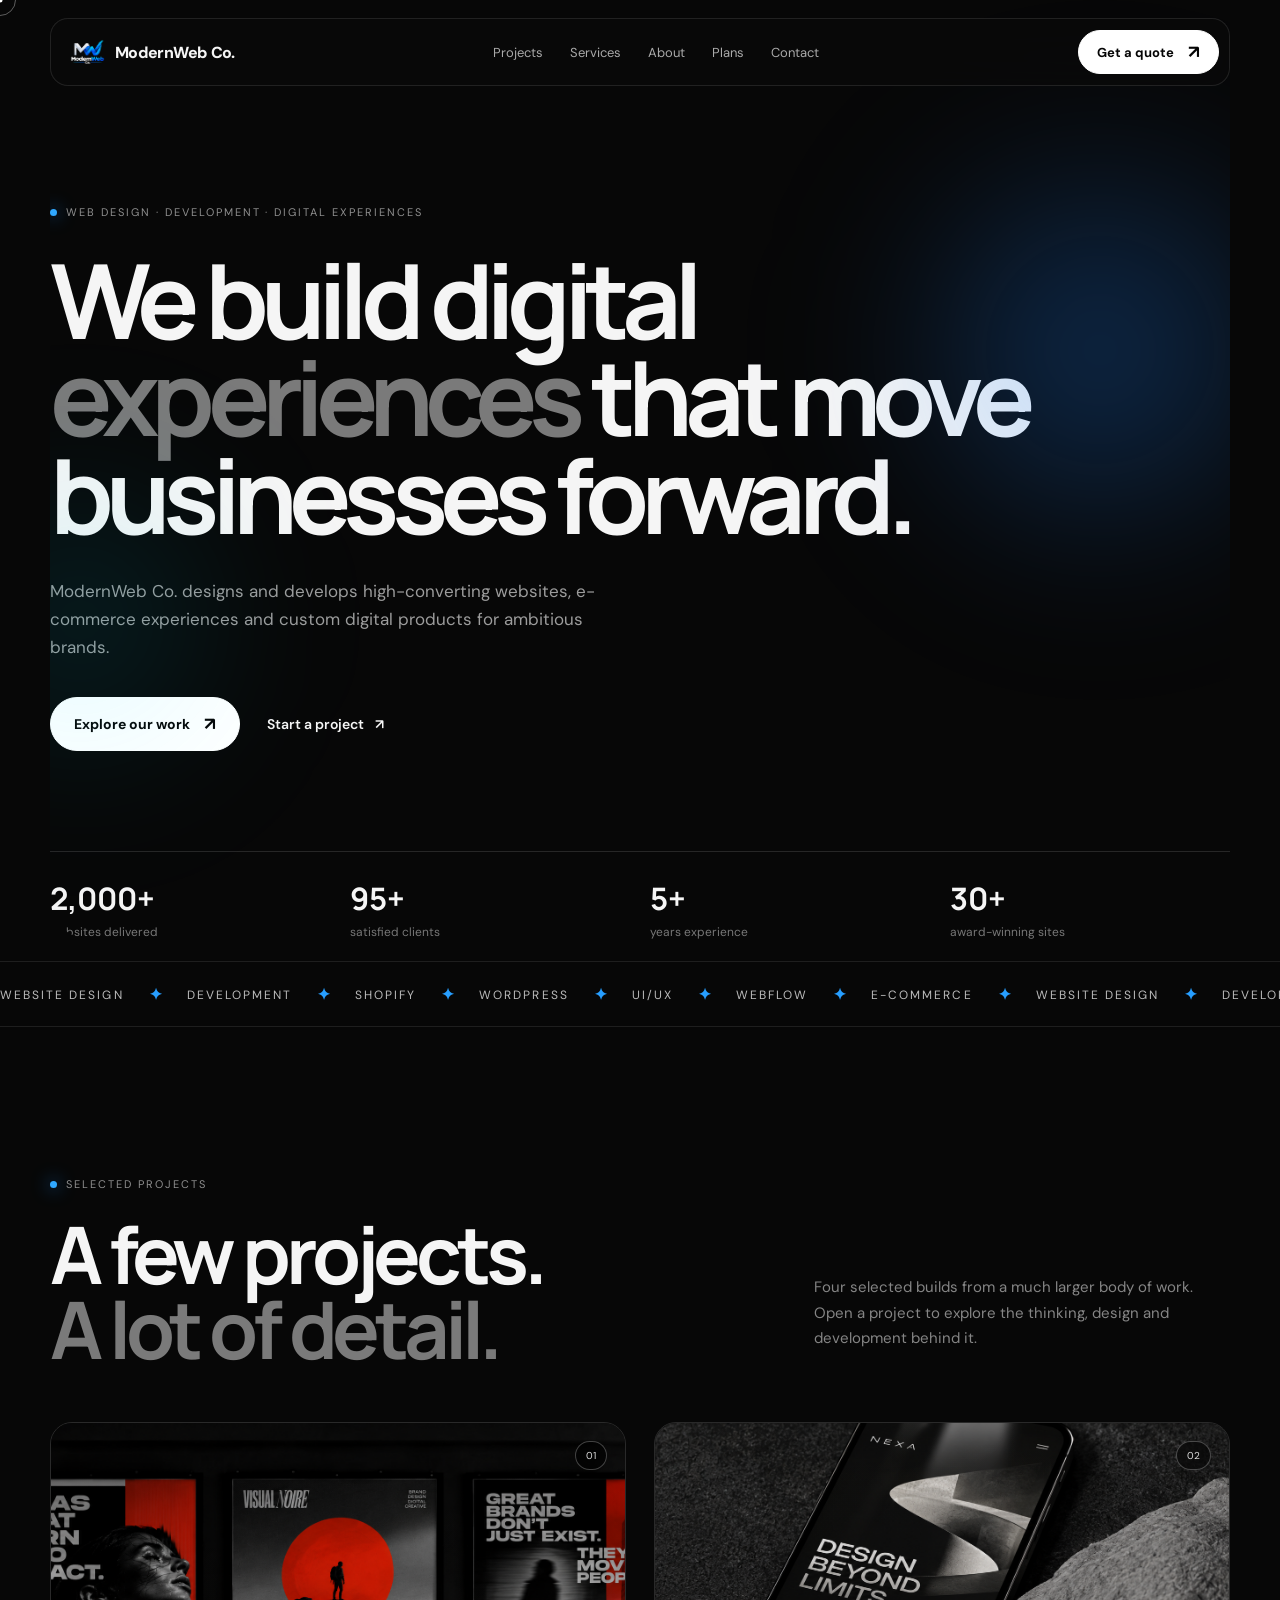
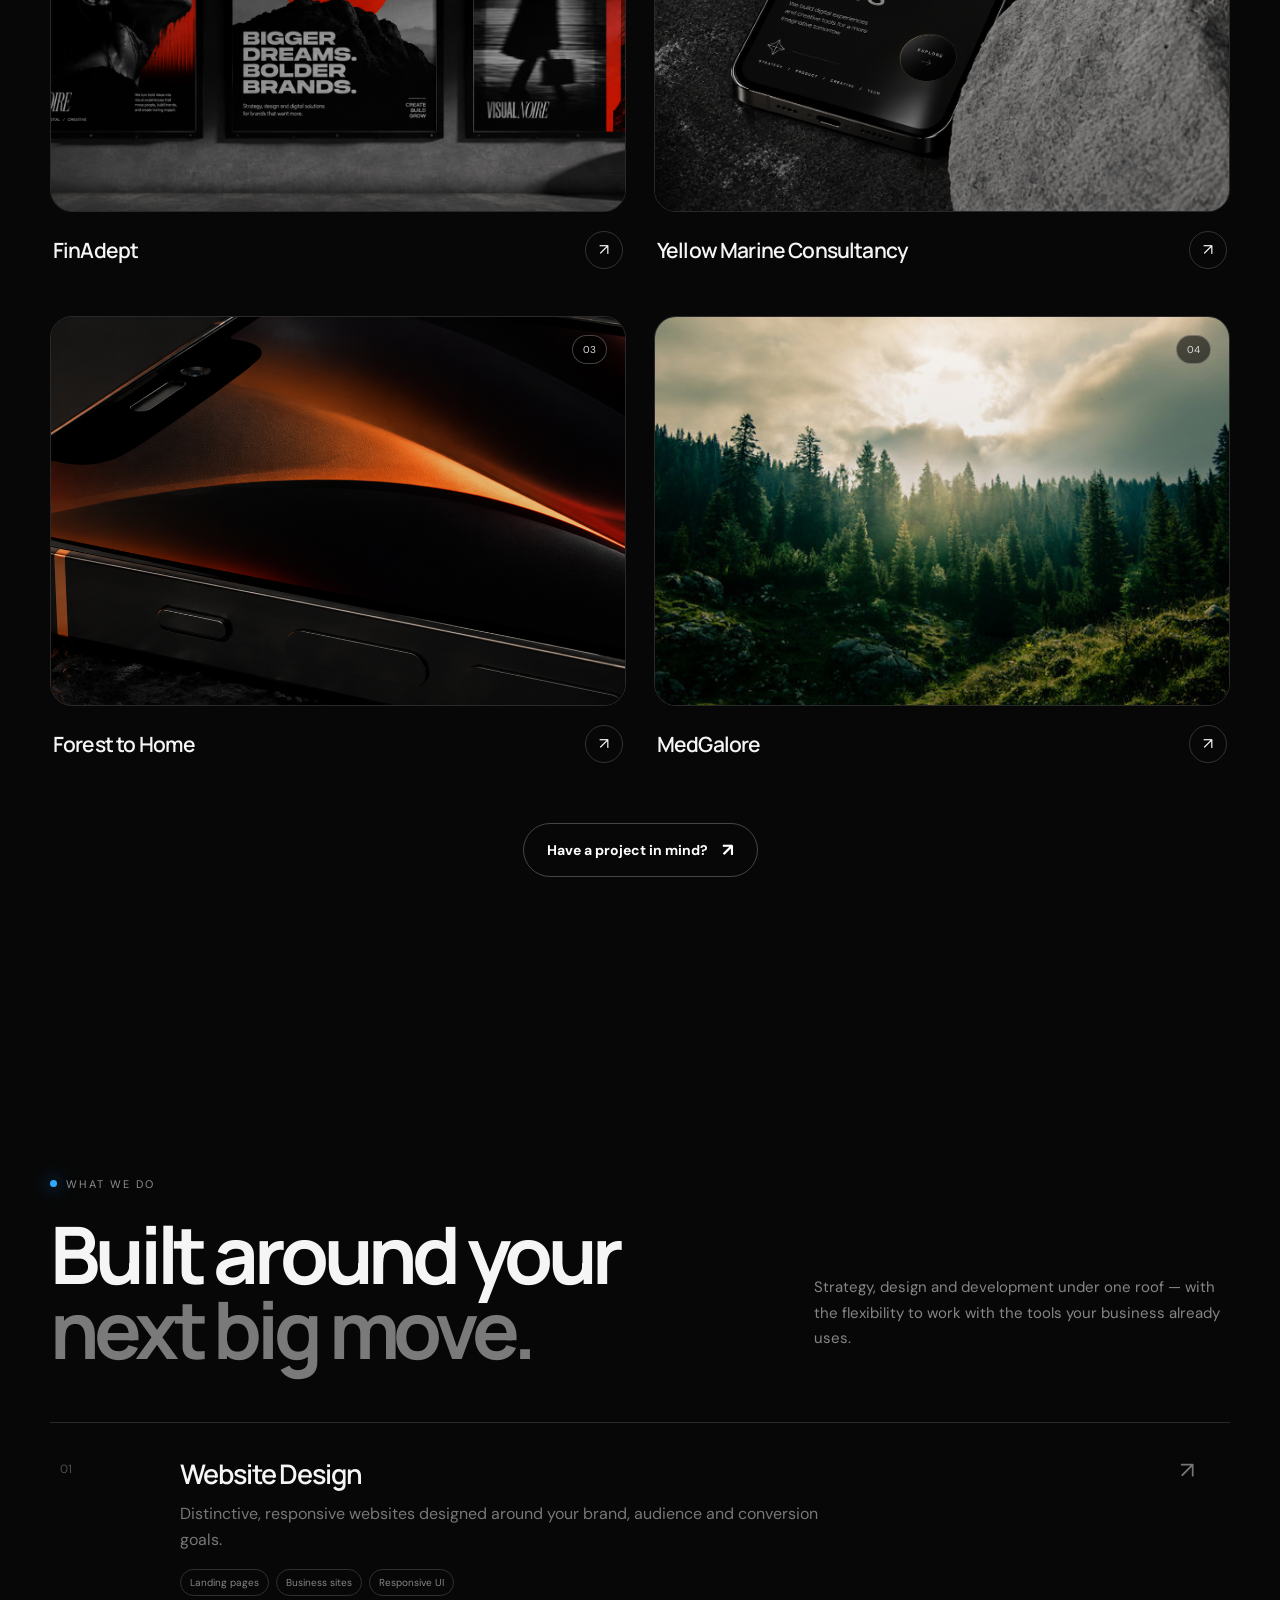
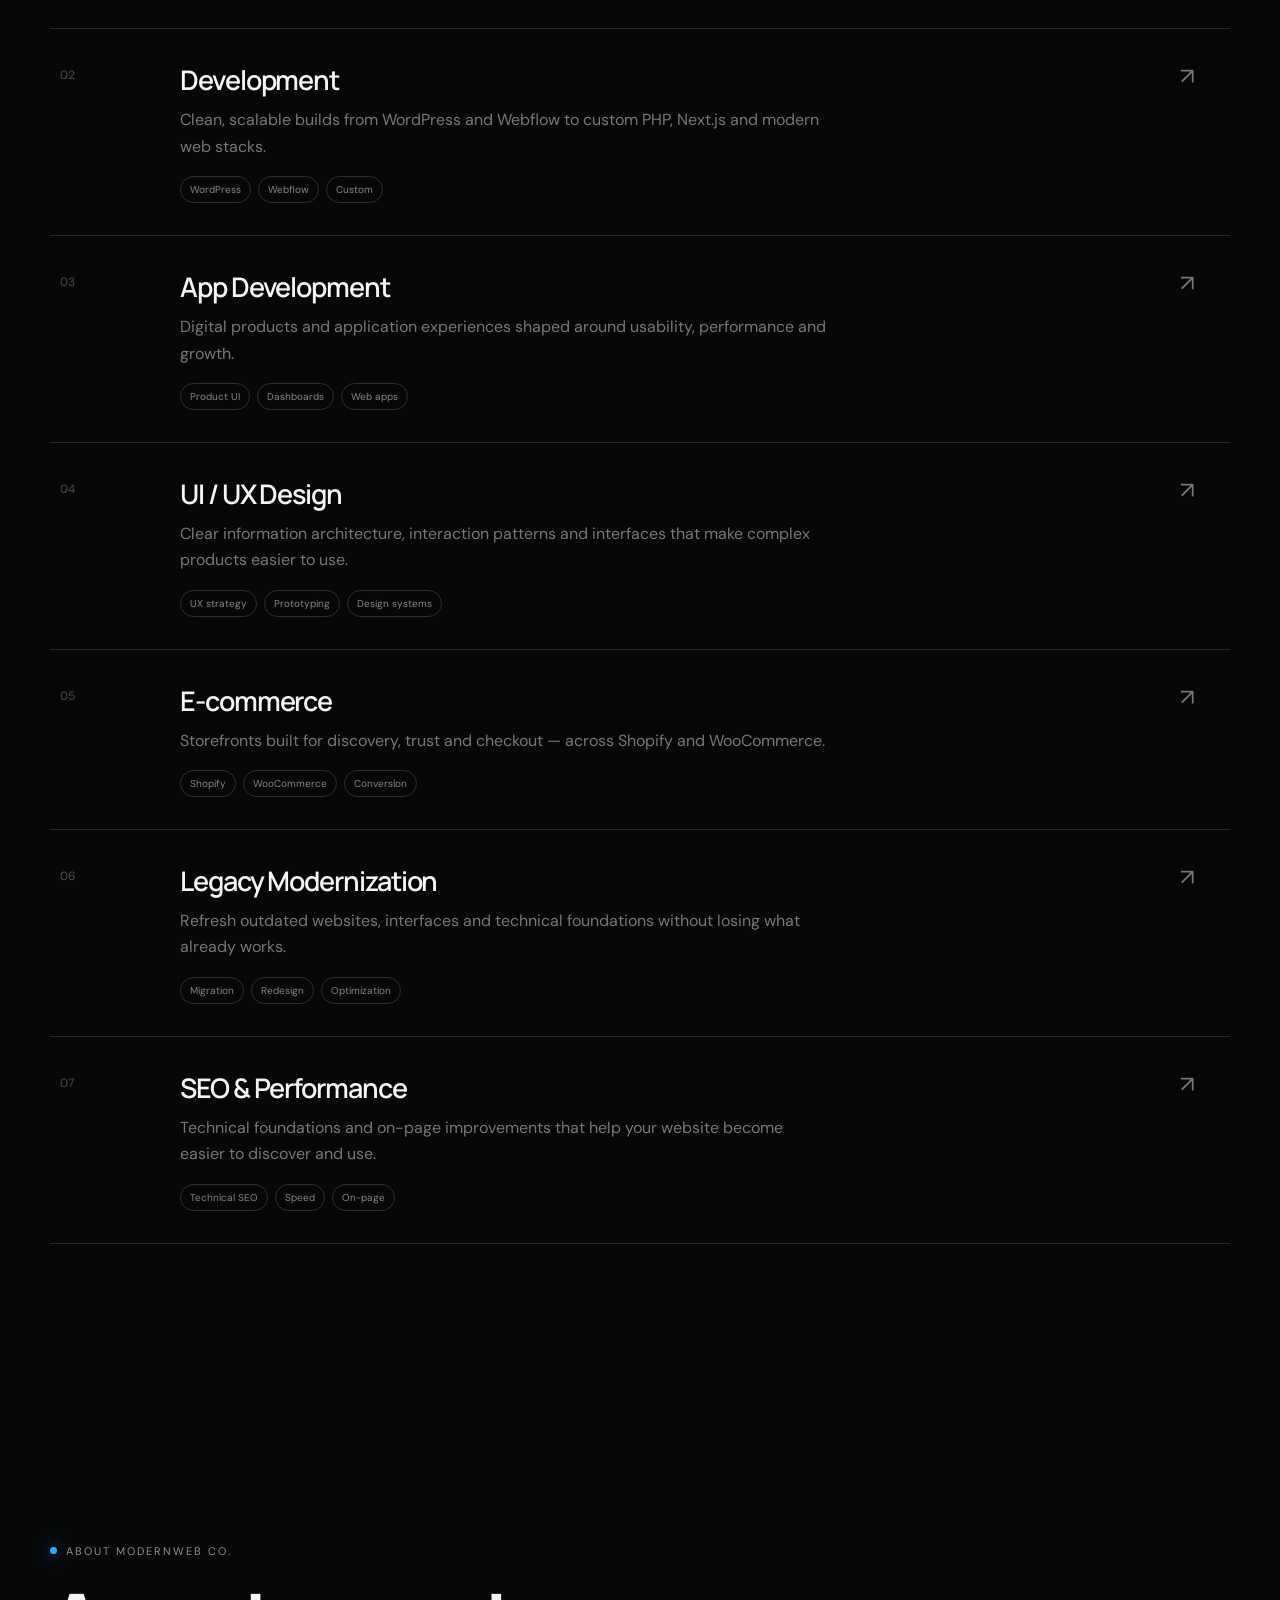
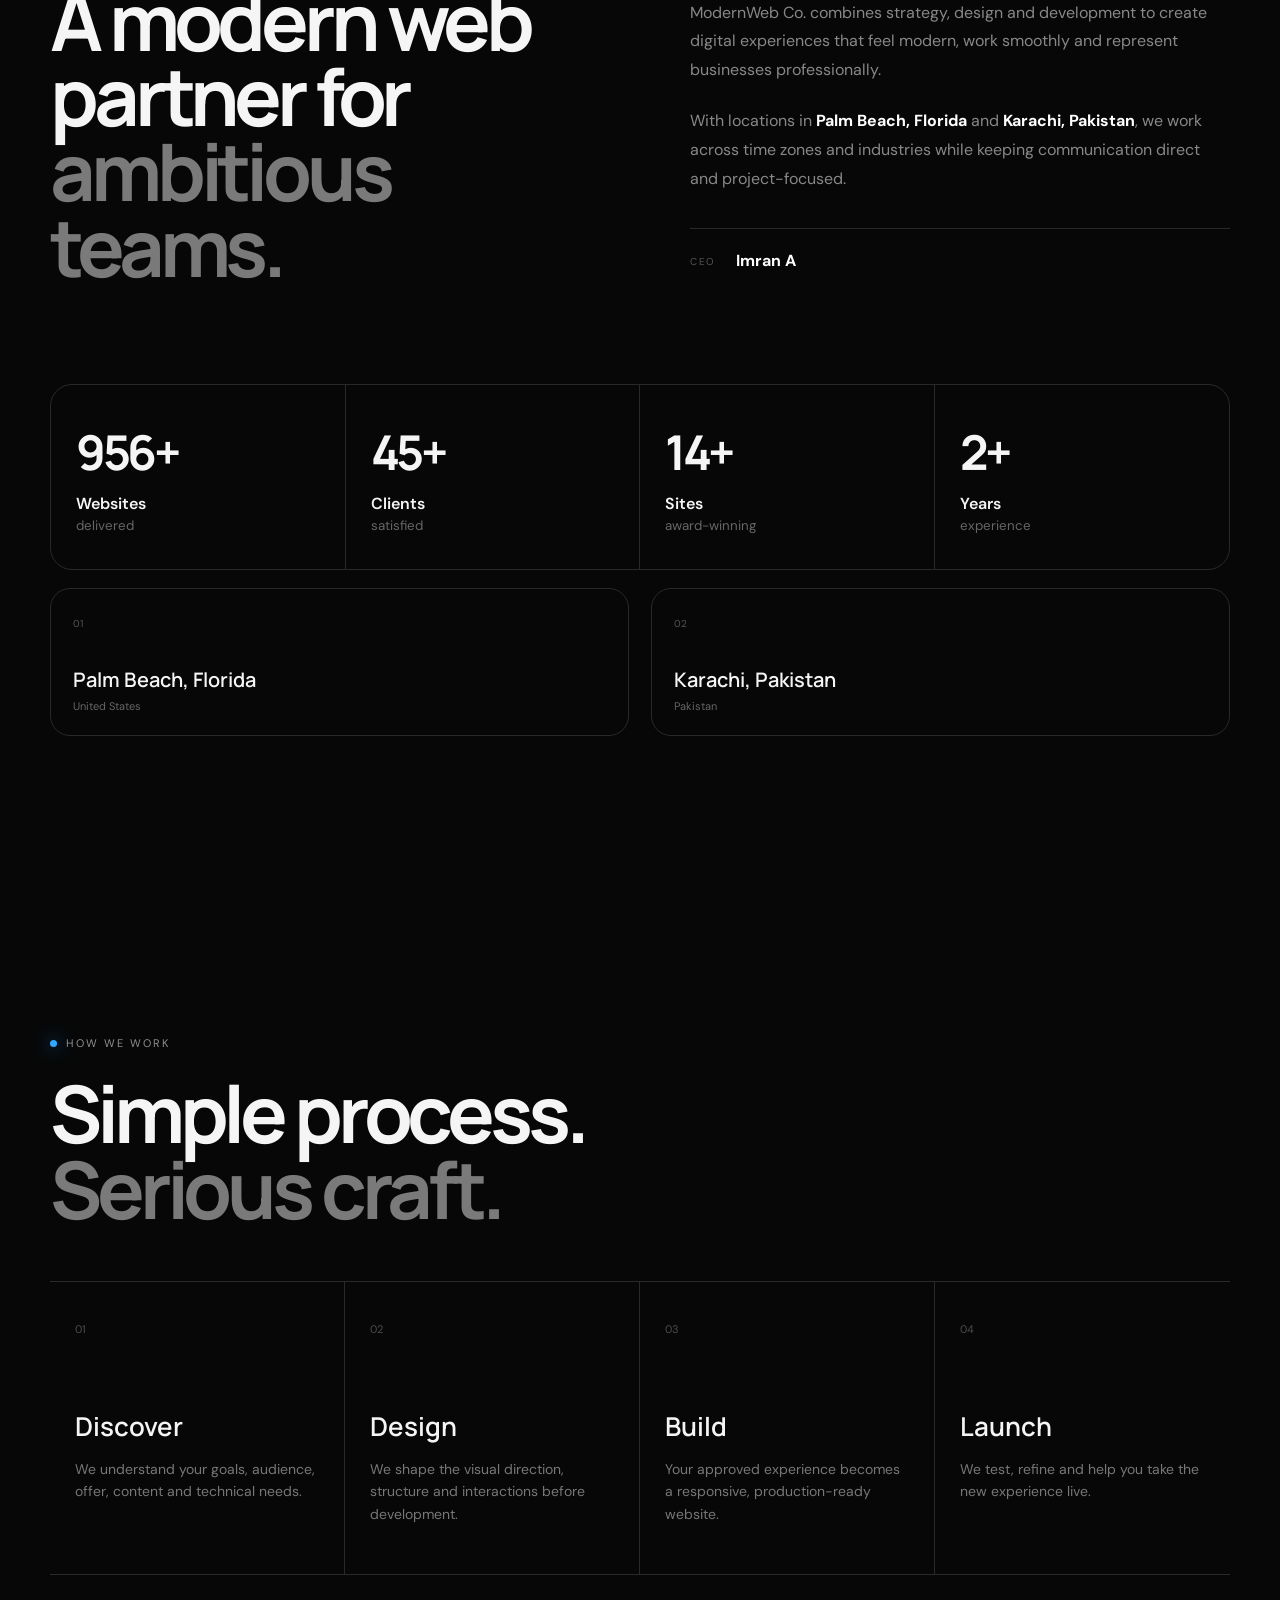
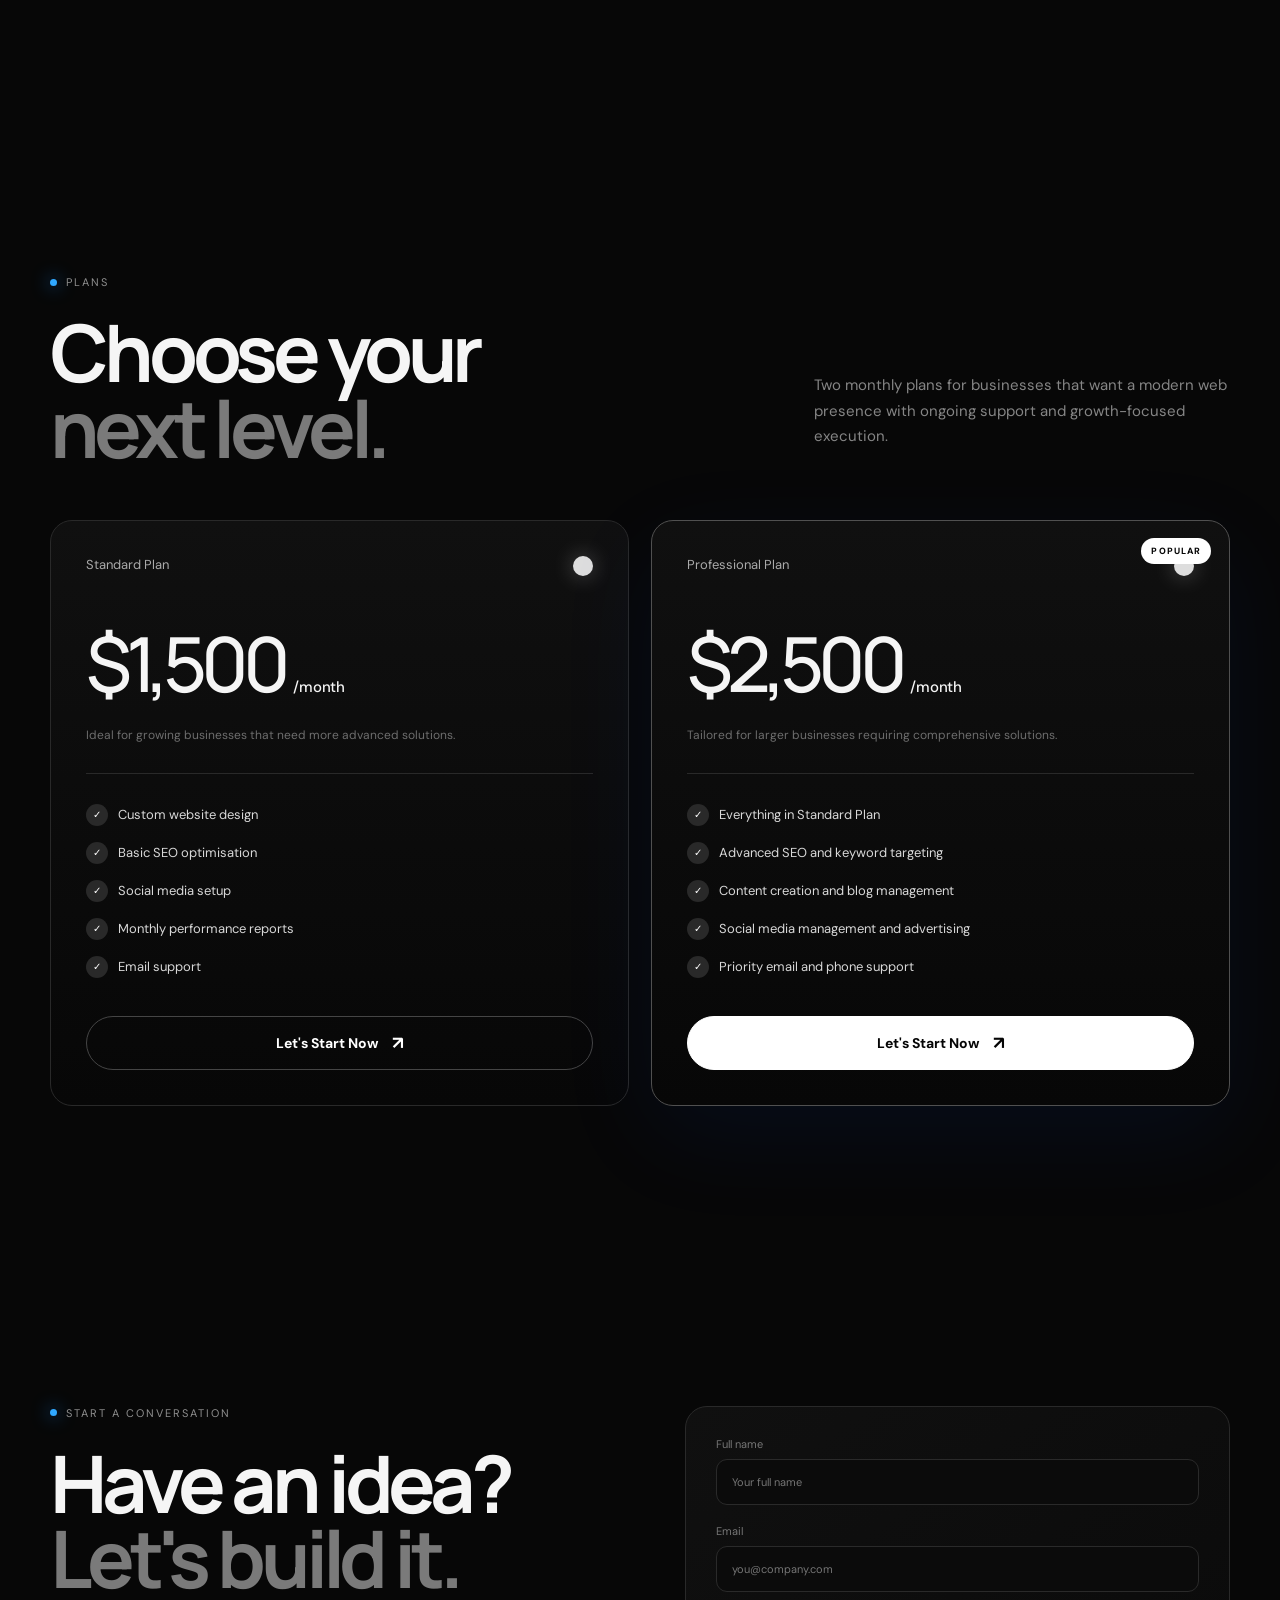
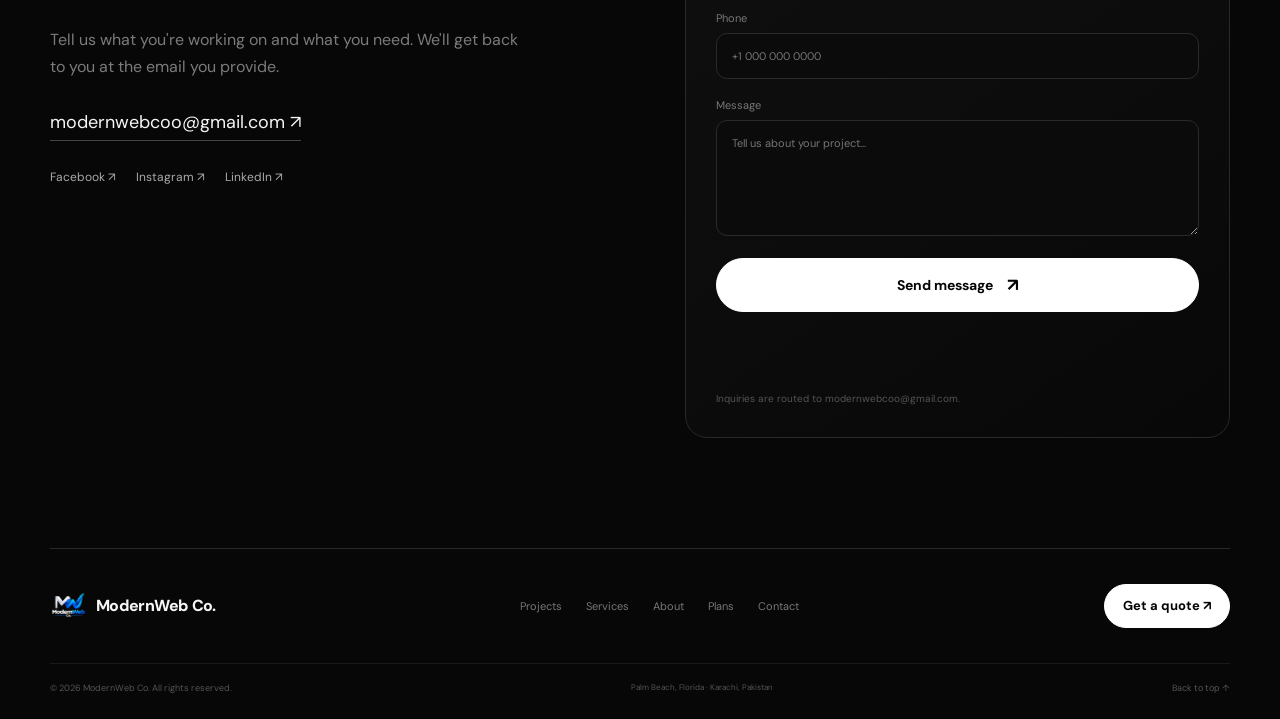
==== index.html @ 89a0e8b3 "Add files via upload" ====
<!doctype html>
<html lang="en">
<head>
  <meta charset="utf-8">
  <meta name="viewport" content="width=device-width,initial-scale=1">
  <meta name="description" content="ModernWeb Co. — modern websites, e-commerce, UI/UX and digital development for ambitious businesses.">
  <title>ModernWeb Co. — Digital Experiences, Built Modern</title>
  <link rel="preconnect" href="https://fonts.googleapis.com">
  <link rel="preconnect" href="https://fonts.gstatic.com" crossorigin>
  <link href="https://fonts.googleapis.com/css2?family=DM+Sans:wght@400;500;600;700&family=Manrope:wght@400;500;600;700;800&display=swap" rel="stylesheet">
  <link rel="stylesheet" href="styles.css">
</head>
<body id="top">
  <div class="cursor-dot"></div>
  <div class="cursor-ring"></div>

  <header class="site-header" id="top">
    <a class="brand" href="" aria-label="Reload ModernWeb Co. home">
      <img src="assets/modernweb-logo.png" alt="ModernWeb Co. logo">
      <span>ModernWeb Co.</span>
    </a>

    <nav class="nav" aria-label="Primary navigation">
      <a href="#work">Projects</a>
      <a href="#services">Services</a>
      <a href="#about">About</a>
      <a href="#pricing">Plans</a>
      <a href="#contact">Contact</a>
    </nav>

    <a class="button button-small magnetic" href="#contact">Get a quote <span>↗</span></a>
    <button class="menu-toggle" aria-label="Open menu">☰</button>
  </header>

  <main>
    <section class="hero section" id="home">
      <div class="hero-orb orb-one"></div>
      <div class="hero-orb orb-two"></div>
      <div class="eyebrow"><span></span> Web design · Development · Digital experiences</div>
      <h1>We build digital<br><em>experiences</em> that move<br>businesses forward.</h1>
      <p class="hero-copy">ModernWeb Co. designs and develops high-converting websites, e-commerce experiences and custom digital products for ambitious brands.</p>
      <div class="hero-actions">
        <a class="button magnetic" href="#work">Explore our work <span>↗</span></a>
        <a class="text-link" href="#contact">Start a project <span>↗</span></a>
      </div>

      <div class="hero-meta">
        <div><strong class="counter" data-target="2000" data-suffix="+" data-format="k">0</strong><span>websites delivered</span></div>
        <div><strong class="counter" data-target="95" data-suffix="+">0</strong><span>satisfied clients</span></div>
        <div><strong class="counter" data-target="5" data-suffix="+">0</strong><span>years experience</span></div>
        <div><strong class="counter" data-target="30" data-suffix="+">0</strong><span>award-winning sites</span></div>
      </div>
    </section>
<br>
    <section class="ticker" aria-label="Services">
      <div class="ticker-track">
        <span>WEBSITE DESIGN</span><b>✦</b><span>DEVELOPMENT</span><b>✦</b><span>SHOPIFY</span><b>✦</b><span>WORDPRESS</span><b>✦</b><span>UI/UX</span><b>✦</b><span>WEBFLOW</span><b>✦</b><span>E-COMMERCE</span><b>✦</b>
        <span>WEBSITE DESIGN</span><b>✦</b><span>DEVELOPMENT</span><b>✦</b><span>SHOPIFY</span><b>✦</b><span>WORDPRESS</span><b>✦</b><span>UI/UX</span><b>✦</b><span>WEBFLOW</span><b>✦</b><span>E-COMMERCE</span><b>✦</b>
      </div>
    </section>

    <section class="section work-section" id="work">
      <div class="section-head">
        <div>
          <div class="eyebrow"><span></span> Selected projects</div>
          <h2>A few projects.<br><em>A lot of detail.</em></h2>
        </div>
        <p>Four selected builds from a much larger body of work. Open a project to explore the thinking, design and development behind it.</p>
      </div>

      <div class="showcase-grid">
        <a class="showcase-card" href="projects/finadept.html">
          <div class="site-shot"><img src="assets/finadept-art.jpg" alt="FinAdept project visual" loading="lazy"><span class="shot-number">01</span></div>
          <div class="showcase-title"><h3>FinAdept</h3><span>↗</span></div>
        </a>
        <a class="showcase-card" href="projects/yellow-marine.html">
          <div class="site-shot"><img src="assets/yellow-marine-art.jpg" alt="Yellow Marine Consultancy project visual" loading="lazy"><span class="shot-number">02</span></div>
          <div class="showcase-title"><h3>Yellow Marine Consultancy</h3><span>↗</span></div>
        </a>
        <a class="showcase-card" href="projects/forest-to-home.html">
          <div class="site-shot"><img src="assets/forest-to-home-art.jpg" alt="Forest to Home project visual" loading="lazy"><span class="shot-number">03</span></div>
          <div class="showcase-title"><h3>Forest to Home</h3><span>↗</span></div>
        </a>
        <a class="showcase-card" href="projects/medgalore.html">
          <div class="site-shot"><img src="assets/medgalore-art.jpg" alt="MedGalore project visual" loading="lazy"><span class="shot-number">04</span></div>
          <div class="showcase-title"><h3>MedGalore</h3><span>↗</span></div>
        </a>
      </div>

      <div class="center-action"><a class="button button-outline magnetic" href="#contact">Have a project in mind? <span>↗</span></a></div>
    </section>

    <section class="section services-section" id="services">
      <div class="section-head">
        <div>
          <div class="eyebrow"><span></span> What we do</div>
          <h2>Built around your<br><em>next big move.</em></h2>
        </div>
        <p>Strategy, design and development under one roof — with the flexibility to work with the tools your business already uses.</p>
      </div>

      <div class="service-list">
        <article class="service-card"><div class="service-number">01</div><div><h3>Website Design</h3><p>Distinctive, responsive websites designed around your brand, audience and conversion goals.</p><div class="tags"><span>Landing pages</span><span>Business sites</span><span>Responsive UI</span></div></div><span class="service-arrow">↗</span></article>
        <article class="service-card"><div class="service-number">02</div><div><h3>Development</h3><p>Clean, scalable builds from WordPress and Webflow to custom PHP, Next.js and modern web stacks.</p><div class="tags"><span>WordPress</span><span>Webflow</span><span>Custom</span></div></div><span class="service-arrow">↗</span></article>
        <article class="service-card"><div class="service-number">03</div><div><h3>App Development</h3><p>Digital products and application experiences shaped around usability, performance and growth.</p><div class="tags"><span>Product UI</span><span>Dashboards</span><span>Web apps</span></div></div><span class="service-arrow">↗</span></article>
        <article class="service-card"><div class="service-number">04</div><div><h3>UI / UX Design</h3><p>Clear information architecture, interaction patterns and interfaces that make complex products easier to use.</p><div class="tags"><span>UX strategy</span><span>Prototyping</span><span>Design systems</span></div></div><span class="service-arrow">↗</span></article>
        <article class="service-card"><div class="service-number">05</div><div><h3>E-commerce</h3><p>Storefronts built for discovery, trust and checkout — across Shopify and WooCommerce.</p><div class="tags"><span>Shopify</span><span>WooCommerce</span><span>Conversion</span></div></div><span class="service-arrow">↗</span></article>
        <article class="service-card"><div class="service-number">06</div><div><h3>Legacy Modernization</h3><p>Refresh outdated websites, interfaces and technical foundations without losing what already works.</p><div class="tags"><span>Migration</span><span>Redesign</span><span>Optimization</span></div></div><span class="service-arrow">↗</span></article>
        <article class="service-card"><div class="service-number">07</div><div><h3>SEO &amp; Performance</h3><p>Technical foundations and on-page improvements that help your website become easier to discover and use.</p><div class="tags"><span>Technical SEO</span><span>Speed</span><span>On-page</span></div></div><span class="service-arrow">↗</span></article>
      </div>
    </section>

    <section class="section about-section" id="about">
      <div class="about-grid">
        <div>
          <div class="eyebrow"><span></span> About ModernWeb Co.</div>
          <h2>A modern web partner for <em>ambitious teams.</em></h2>
        </div>
        <div class="about-copy">
          <p>ModernWeb Co. combines strategy, design and development to create digital experiences that feel modern, work smoothly and represent businesses professionally.</p>
          <p>With locations in <strong>Palm Beach, Florida</strong> and <strong>Karachi, Pakistan</strong>, we work across time zones and industries while keeping communication direct and project-focused.</p>
          <div class="ceo-line"><span>CEO</span><strong>Imran A</strong></div>
        </div>
      </div>

      <div class="stats-panel">
        <div><strong class="counter" data-target="2000" data-suffix="+" data-format="k">0</strong><span>Websites</span><small>delivered</small></div>
        <div><strong class="counter" data-target="95" data-suffix="+">0</strong><span>Clients</span><small>satisfied</small></div>
        <div><strong class="counter" data-target="30" data-suffix="+">0</strong><span>Sites</span><small>award-winning</small></div>
        <div><strong class="counter" data-target="5" data-suffix="+">0</strong><span>Years</span><small>experience</small></div>
      </div>

      <div class="locations">
        <div class="location-card"><span>01</span><h3>Palm Beach, Florida</h3><p>United States</p></div>
        <div class="location-card"><span>02</span><h3>Karachi, Pakistan</h3><p>Pakistan</p></div>
      </div>
    </section>

    <section class="section process-section">
      <div class="section-head">
        <div>
          <div class="eyebrow"><span></span> How we work</div>
          <h2>Simple process.<br><em>Serious craft.</em></h2>
        </div>
      </div>
      <div class="process-grid">
        <div class="process-card"><span>01</span><h3>Discover</h3><p>We understand your goals, audience, offer, content and technical needs.</p></div>
        <div class="process-card"><span>02</span><h3>Design</h3><p>We shape the visual direction, structure and interactions before development.</p></div>
        <div class="process-card"><span>03</span><h3>Build</h3><p>Your approved experience becomes a responsive, production-ready website.</p></div>
        <div class="process-card"><span>04</span><h3>Launch</h3><p>We test, refine and help you take the new experience live.</p></div>
      </div>
    </section>

    <section class="section pricing-section" id="pricing">
      <div class="section-head">
        <div>
          <div class="eyebrow"><span></span> Plans</div>
          <h2>Choose your<br><em>next level.</em></h2>
        </div>
        <p>Two monthly plans for businesses that want a modern web presence with ongoing support and growth-focused execution.</p>
      </div>

      <div class="pricing-grid">
        <article class="price-card">
          <div class="plan-top"><span>Standard Plan</span><span class="plan-dot"></span></div>
          <div class="price">$1,500 <small>/month</small></div>
          <p class="plan-note">Ideal for growing businesses that need more advanced solutions.</p>
          <div class="price-divider"></div>
          <ul>
            <li>Custom website design</li>
            <li>Basic SEO optimisation</li>
            <li>Social media setup</li>
            <li>Monthly performance reports</li>
            <li>Email support</li>
          </ul>
          <a class="button button-outline" href="#contact">Let's Start Now <span>↗</span></a>
        </article>

        <article class="price-card featured">
          <div class="featured-badge">POPULAR</div>
          <div class="plan-top"><span>Professional Plan</span><span class="plan-dot"></span></div>
          <div class="price">$2,500 <small>/month</small></div>
          <p class="plan-note">Tailored for larger businesses requiring comprehensive solutions.</p>
          <div class="price-divider"></div>
          <ul>
            <li>Everything in Standard Plan</li>
            <li>Advanced SEO and keyword targeting</li>
            <li>Content creation and blog management</li>
            <li>Social media management and advertising</li>
            <li>Priority email and phone support</li>
          </ul>
          <a class="button magnetic" href="#contact">Let's Start Now <span>↗</span></a>
        </article>
      </div>
    </section>

    <section class="section contact-section" id="contact">
      <div class="contact-grid">
        <div>
          <div class="eyebrow"><span></span> Start a conversation</div>
          <h2>Have an idea?<br><em>Let's build it.</em></h2>
          <p>Tell us what you're working on and what you need. We'll get back to you at the email you provide.</p>
          <a class="email-link" href="mailto:modernwebcoo@gmail.com">modernwebcoo@gmail.com ↗</a>
          <div class="socials">
            <a href="https://www.facebook.com/profile.php?id=61594556346899" target="_blank" rel="noopener">Facebook ↗</a>
            <a href="https://www.instagram.com/modern_web.co/" target="_blank" rel="noopener">Instagram ↗</a>
            <a href="https://www.linkedin.com/company/modernweb-co/about/?viewAsMember=true" target="_blank" rel="noopener">LinkedIn ↗</a>
          </div>
        </div>

        <form class="contact-form" action="https://formsubmit.co/ajax/modernwebcoo@gmail.com" method="POST">
          <input type="hidden" name="_subject" value="New ModernWeb Co. Portfolio Inquiry">
          <input type="hidden" name="_captcha" value="false">
          <input type="hidden" name="_template" value="table">
          <label>Full name<input required type="text" name="name" placeholder="Your full name"></label>
          <label>Email<input required type="email" name="email" placeholder="you@company.com"></label>
          <label>Phone<input type="tel" name="phone" placeholder="+1 000 000 0000"></label>
          <label>Message<textarea required name="message" rows="6" placeholder="Tell us about your project..."></textarea></label>
          <button class="button magnetic" type="submit">Send message <span>↗</span></button>
          <p class="form-status" role="status" aria-live="polite"></p>
          <p class="form-note">Inquiries are routed to modernwebcoo@gmail.com.</p>
        </form>
      </div>
    </section>
  </main>

  <footer class="footer">
    <div class="footer-top">
      <a class="brand" href=""><img src="assets/modernweb-logo.png" alt=""> <span>ModernWeb Co.</span></a>
      <div class="footer-nav"><a href="#work">Projects</a><a href="#services">Services</a><a href="#about">About</a><a href="#pricing">Plans</a><a href="#contact">Contact</a></div>
      <a class="button button-small" href="#contact">Get a quote ↗</a>
    </div>
    <div class="footer-bottom">
      <span>© <span id="year"></span> ModernWeb Co. All rights reserved.</span>
      <span>Palm Beach, Florida · Karachi, Pakistan</span>
      <a href="#top">Back to top ↑</a>
    </div>
  </footer>

  <script src="script.js"></script>
</body>
</html>
---- styles.css ----
*{box-sizing:border-box}

html{scroll-behavior:smooth}

body{
  margin:0;
  background:#070707;
  color:#f5f5f5;
  font-family:"DM Sans",sans-serif;
  overflow-x:hidden
}

a{
  color:inherit;
  text-decoration:none
}

button,input,textarea{
  font:inherit
}

.site-header{
  position:fixed;
  z-index:100;
  top:18px;
  left:50%;
  transform:translateX(-50%);
  width:min(1180px,calc(100% - 32px));
  height:68px;
  padding:8px 10px 8px 18px;
  border:1px solid rgba(255,255,255,.1);
  border-radius:18px;
  background:rgba(10,10,10,.72);
  backdrop-filter:blur(20px);
  display:flex;
  align-items:center;
  gap:28px
}

.brand{
  display:flex;
  align-items:center;
  gap:9px;
  font-weight:800;
  letter-spacing:-.04em;
  white-space:nowrap
}

.brand img{
  width:37px;
  height:37px;
  object-fit:contain
}

.nav{
  display:flex;
  gap:27px;
  margin:auto;
  font-size:13px;
  color:#aaa
}

.nav a,.footer-nav a{
  transition:.25s
}

.nav a:hover,.footer-nav a:hover{
  color:#fff
}

.button{
  display:inline-flex;
  align-items:center;
  justify-content:center;
  gap:14px;
  min-height:54px;
  padding:0 23px;
  border:1px solid #fff;
  border-radius:999px;
  background:#fff;
  color:#050505;
  font-weight:700;
  font-size:14px;
  transition:transform .3s,box-shadow .3s,background .3s
}

.button:hover{
  box-shadow:0 0 35px rgba(45,151,255,.25);
  transform:translateY(-3px)
}

.button span{
  font-size:18px
}

.button-small{
  min-height:44px;
  padding:0 18px;
  font-size:13px
}

.button-outline{
  background:transparent;
  color:#fff;
  border-color:#454545
}

.button-outline:hover{
  background:#fff;
  color:#050505
}

.menu-toggle{
  display:none;
  background:none;
  border:0;
  color:#fff;
  font-size:23px
}

.section{
  width:min(1180px,calc(100% - 44px));
  margin:auto
}

.hero{
  min-height:900px;
  padding-top:205px;
  position:relative;
  overflow:hidden;
  background:
    linear-gradient(rgba(0,0,0,.35),rgba(0,0,0,.65)),
    url("./assets/background.jpeg") center center / no-repeat;
    border-radius:0 0 42px 42px;
}

.eyebrow{
  font-size:11px;
  letter-spacing:.18em;
  text-transform:uppercase;
  color:#8f8f8f;
  display:flex;
  align-items:center;
  gap:9px
}

.eyebrow span{
  width:7px;
  height:7px;
  border-radius:50%;
  background:#30a8ff;
  box-shadow:0 0 18px #168cff
}

.hero h1{
  font-family:Manrope,sans-serif;
  font-size:clamp(55px,8.1vw,116px);
  line-height:.94;
  letter-spacing:-.075em;
  max-width:1100px;
  margin:32px 0 34px;
  font-weight:700
}

.hero h1 em,h2 em{
  font-style:normal;
  color:#7a7a7a
}

.hero-copy{
  max-width:550px;
  color:#9c9c9c;
  font-size:17px;
  line-height:1.65
}

.hero-actions{
  display:flex;
  align-items:center;
  gap:27px;
  margin-top:35px
}

.text-link{
  font-size:14px;
  font-weight:600
}

.text-link span{
  margin-left:8px
}

.hero-meta{
  display:grid;
  grid-template-columns:repeat(4,1fr);
  gap:20px;
  border-top:1px solid #262626;
  margin-top:100px;
  padding-top:25px
}

.hero-meta div{
  display:flex;
  flex-direction:column;
  gap:5px
}

.hero-meta strong{
  font:700 31px Manrope
}

.hero-meta span{
  color:#777;
  font-size:12px
}

.hero-orb{
  position:absolute;
  border-radius:50%;
  filter:blur(80px);
  pointer-events:none
}

.orb-one{
  width:500px;
  height:500px;
  background:radial-gradient(circle,rgba(34,133,255,.35),transparent 67%);
  right:-120px;
  top:100px
}

.orb-two{
  width:380px;
  height:380px;
  background:radial-gradient(circle,rgba(0,220,255,.16),transparent 67%);
  left:-160px;
  top:430px
}

.ticker{
  border-top:1px solid #1e1e1e;
  border-bottom:1px solid #1e1e1e;
  overflow:hidden;
  white-space:nowrap;
  padding:21px 0;
  color:#bbb
}

.ticker-track{
  display:inline-flex;
  align-items:center;
  gap:25px;
  min-width:max-content;
  animation:marquee 28s linear infinite
}

.ticker span{
  font-size:12px;
  letter-spacing:.17em
}

.ticker b{
  color:#279eff
}

@keyframes marquee{
  to{
    transform:translateX(-50%)
  }
}

.section-head{
  display:grid;
  grid-template-columns:1.15fr .7fr;
  gap:80px;
  align-items:end;
  margin-bottom:55px
}

.section-head h2,.about-section h2,.contact-section h2{
  font:700 clamp(45px,6.2vw,82px)/.95 Manrope;
  letter-spacing:-.065em;
  margin:25px 0 0
}

.section-head>p{
  color:#858585;
  line-height:1.7;
  font-size:15px;
  max-width:420px
}

.work-section,.services-section,.about-section,.process-section,.pricing-section,.contact-section{
  padding-top:150px;
  padding-bottom:150px
}

.project-grid{
  display:grid;
  grid-template-columns:repeat(2,1fr);
  gap:22px
}

.project-card{
  display:block
}

.project-wide{
  grid-column:span 2
}

.project-art{
  height:420px;
  border-radius:22px;
  position:relative;
  overflow:hidden;
  display:flex;
  align-items:center;
  justify-content:center;
  transition:transform .5s cubic-bezier(.2,.8,.2,1),filter .5s
}

.project-card:hover .project-art{
  transform:scale(.985);
  filter:brightness(1.12)
}

.project-art:after{
  content:"";
  position:absolute;
  inset:0;
  background:linear-gradient(135deg,rgba(255,255,255,.13),transparent 38%,rgba(0,0,0,.32));
  pointer-events:none
}

.art-label{
  position:absolute;
  z-index:2;
  top:20px;
  left:22px;
  font-size:9px;
  letter-spacing:.16em;
  border:1px solid rgba(255,255,255,.2);
  border-radius:99px;
  padding:8px 11px;
  color:#eee
}

.art-word{
  font:800 clamp(45px,6vw,82px)/.83 Manrope;
  letter-spacing:-.07em;
  text-align:center;
  z-index:1
}

.serif{
  font-family:Georgia,serif;
  font-weight:400;
  letter-spacing:-.05em
}

.art-fashion{
  background:radial-gradient(circle at 70% 20%,#d8d8d8,#6c6c6c 34%,#161616 72%)
}

.art-fashion .art-word{
  color:#080808;
  text-shadow:0 1px 0 #fff
}

.art-wellness{
  background:radial-gradient(circle at 65% 35%,#d9efde,#557d69 43%,#17211b)
}

.art-wellness .art-word{
  color:#effff4
}

.art-finance{
  background:radial-gradient(circle at 55% 30%,#204fff,#07122f 52%,#03050c)
}

.grid-symbol{
  font-size:200px;
  position:absolute;
  opacity:.18
}

.art-finance .art-word{
  font-size:70px;
  text-align:left;
  margin-left:50%;
  color:#dce6ff
}

.art-coffee{
  background:radial-gradient(circle,#b68a57,#4c2b17 45%,#120b07)
}

.coffee-ring{
  width:210px;
  height:210px;
  border:3px solid #f3ddbd;
  border-radius:50%;
  display:grid;
  place-items:center;
  text-align:center;
  font:800 35px Manrope;
  line-height:.8;
  letter-spacing:-.07em
}

.art-marine{
  background:linear-gradient(145deg,#1a5d72,#071b26)
}

.art-marine .art-word{
  color:#f5c642;
  text-align:left
}

.art-realestate{
  background:linear-gradient(145deg,#b7a084,#272019)
}

.house{
  font-size:190px;
  position:absolute;
  opacity:.18
}

.art-realestate .art-word{
  font-size:50px;
  color:#fff
}

.art-forest{
  background:linear-gradient(135deg,#0f211a,#6b5c39 50%,#c6a56a)
}

.forest-title{
  font:800 74px/.76 Manrope;
  letter-spacing:-.08em;
  text-align:center
}

.forest-title i{
  font-weight:400
}

.art-minimal{
  background:#e7e1d7;
  color:#141414
}

.minimal-title{
  font:800 95px/.7 Georgia,serif;
  letter-spacing:-.08em;
  text-align:center
}

.art-gator{
  background:radial-gradient(circle at 70% 20%,#64a65d,#17381c 45%,#061007)
}

.gator-title{
  font:800 73px/.72 Manrope;
  letter-spacing:-.08em;
  text-align:center
}

.gator-title small{
  font-size:17px;
  letter-spacing:.22em
}

.project-info{
  display:flex;
  justify-content:space-between;
  align-items:center;
  padding:17px 3px 9px
}

.project-info small{
  color:#686868;
  font-size:10px;
  letter-spacing:.08em;
  text-transform:uppercase
}

.project-info h3{
  font:600 21px Manrope;
  letter-spacing:-.04em;
  margin:7px 0
}

.circle-arrow{
  width:40px;
  height:40px;
  border:1px solid #333;
  border-radius:50%;
  display:grid;
  place-items:center;
  transition:.3s
}

.project-card:hover .circle-arrow{
  background:#fff;
  color:#000;
  transform:rotate(45deg)
}

.center-action{
  text-align:center;
  margin-top:55px
}

.showcase-grid{
  display:grid;
  grid-template-columns:1fr 1fr;
  gap:42px 28px
}

.showcase-card{
  display:block
}

.site-shot{
  height:390px;
  border:1px solid #292929;
  border-radius:22px;
  overflow:hidden;
  background:#0d0d0d;
  position:relative;
  transition:.45s cubic-bezier(.2,.8,.2,1)
}

.site-shot:after{
  content:"";
  position:absolute;
  inset:0;
  background:linear-gradient(180deg,rgba(0,0,0,.02),rgba(0,0,0,.18));
  pointer-events:none
}

.site-shot img{
  width:100%;
  height:100%;
  object-fit:cover;
  object-position:top center;
  display:block;
  transition:transform .7s cubic-bezier(.2,.8,.2,1),filter .5s
}

.showcase-card:hover .site-shot{
  transform:translateY(-6px);
  border-color:#555;
  box-shadow:0 25px 80px rgba(0,0,0,.38)
}

.showcase-card:hover .site-shot img{
  transform:scale(1.035);
  filter:brightness(1.06)
}

.shot-number{
  position:absolute;
  z-index:2;
  top:18px;
  right:18px;
  border:1px solid rgba(255,255,255,.25);
  background:rgba(0,0,0,.55);
  backdrop-filter:blur(10px);
  border-radius:99px;
  padding:7px 10px;
  font-size:10px;
  color:#ddd
}

.showcase-title{
  display:flex;
  justify-content:space-between;
  align-items:center;
  padding:19px 3px 5px
}

.showcase-title h3{
  font:600 21px Manrope;
  letter-spacing:-.04em;
  margin:0
}

.showcase-title span{
  width:38px;
  height:38px;
  border:1px solid #333;
  border-radius:50%;
  display:grid;
  place-items:center;
  transition:.3s
}

.showcase-card:hover .showcase-title span{
  background:#fff;
  color:#000;
  transform:rotate(45deg)
}

.service-list{
  border-top:1px solid #292929
}

.service-card{
  display:grid;
  grid-template-columns:90px 1fr 40px;
  gap:30px;
  padding:32px 10px;
  border-bottom:1px solid #292929;
  transition:.35s
}

.service-card:hover{
  background:linear-gradient(90deg,rgba(255,255,255,.04),transparent);
  padding-left:25px;
  padding-right:25px
}

.service-number{
  color:#4d4d4d;
  font-size:12px;
  padding-top:6px
}

.service-card h3{
  font:600 27px Manrope;
  letter-spacing:-.04em;
  margin:0 0 9px
}

.service-card p{
  color:#777;
  max-width:650px;
  line-height:1.65;
  margin:0
}

.service-arrow{
  font-size:23px;
  color:#777;
  transition:.3s
}

.service-card:hover .service-arrow{
  color:#fff;
  transform:translate(4px,-4px)
}

.tags{
  display:flex;
  flex-wrap:wrap;
  gap:7px;
  margin-top:16px
}

.tags span{
  font-size:10px;
  border:1px solid #303030;
  border-radius:99px;
  padding:6px 9px;
  color:#858585
}

.about-grid{
  display:grid;
  grid-template-columns:1fr 1fr;
  gap:100px
}

.about-copy{
  padding-top:55px;
  color:#888;
  line-height:1.8
}

.about-copy p{
  margin-top:0;
  margin-bottom:22px
}

.about-copy strong{
  color:#fff
}

.ceo-line{
  display:flex;
  gap:20px;
  align-items:center;
  border-top:1px solid #292929;
  padding-top:18px;
  margin-top:35px
}

.ceo-line span{
  font-size:10px;
  text-transform:uppercase;
  letter-spacing:.15em;
  color:#555
}

.ceo-line strong{
  color:#fff
}

.stats-panel{
  margin-top:100px;
  border:1px solid #292929;
  border-radius:22px;
  display:grid;
  grid-template-columns:repeat(4,1fr);
  overflow:hidden
}

.stats-panel div{
  padding:34px 25px;
  border-right:1px solid #292929
}

.stats-panel div:last-child{
  border-right:0
}

.stats-panel strong{
  display:block;
  font:700 48px Manrope;
  letter-spacing:-.07em
}

.stats-panel span{
  display:block;
  font-weight:600;
  margin-top:9px
}

.stats-panel small{
  color:#666
}

.locations{
  display:grid;
  grid-template-columns:1fr 1fr;
  gap:22px;
  margin-top:18px
}

.location-card{
  border:1px solid #292929;
  border-radius:20px;
  padding:22px;
  position:relative;
  overflow:hidden;
  transition:.3s
}

.location-card:hover{
  border-color:#555;
  transform:translateY(-4px)
}

.location-card span{
  font-size:10px;
  color:#555
}

.location-card h3{
  font:600 20px Manrope;
  margin:34px 0 6px
}

.location-card p{
  color:#666;
  margin:0;
  font-size:11px
}

.process-grid{
  display:grid;
  grid-template-columns:repeat(4,1fr);
  border-top:1px solid #292929;
  border-bottom:1px solid #292929
}

.process-card{
  padding:35px 25px;
  min-height:260px;
  border-right:1px solid #292929;
  transition:.3s
}

.process-card:last-child{
  border-right:0
}

.process-card:hover{
  background:#101010
}

.process-card span{
  color:#4d4d4d;
  font-size:11px
}

.process-card h3{
  font:600 26px Manrope;
  margin:70px 0 10px
}

.process-card p{
  color:#777;
  line-height:1.6;
  font-size:14px
}

.pricing-grid{
  display:grid;
  grid-template-columns:1fr 1fr;
  gap:22px
}

.price-card{
  border:1px solid #292929;
  border-radius:22px;
  padding:35px;
  position:relative;
  background:linear-gradient(180deg,#101010,#070707);
  transition:.35s
}

.price-card:hover{
  border-color:#4b4b4b;
  transform:translateY(-6px)
}

.price-card.featured{
  border-color:#505050;
  box-shadow:0 30px 100px rgba(0,93,255,.08)
}

.featured-badge{
  position:absolute;
  top:17px;
  right:18px;
  background:#fff;
  color:#050505;
  border-radius:99px;
  font-size:9px;
  font-weight:800;
  letter-spacing:.12em;
  padding:7px 10px
}

.plan-top{
  display:flex;
  justify-content:space-between;
  color:#aaa;
  font-size:13px
}

.plan-dot{
  width:20px;
  height:20px;
  border-radius:50%;
  background:#ddd;
  box-shadow:0 0 22px rgba(255,255,255,.3)
}

.price{
  font:500 clamp(50px,6vw,76px) Manrope;
  letter-spacing:-.08em;
  margin:35px 0 12px
}

.price small{
  font:500 15px "DM Sans";
  letter-spacing:-.02em
}

.plan-note{
  color:#6d6d6d;
  font-size:12px
}

.price-divider{
  height:1px;
  background:#292929;
  margin:30px 0
}

.price-card ul{
  padding:0;
  margin:0 0 38px;
  list-style:none;
  display:grid;
  gap:16px
}

.price-card li{
  font-size:13px;
  color:#d8d8d8
}

.price-card li:before{
  content:"✓";
  display:inline-grid;
  place-items:center;
  width:22px;
  height:22px;
  border-radius:50%;
  background:#292929;
  color:#fff;
  margin-right:10px;
  font-size:10px
}

.price-card .button{
  width:100%
}

.contact-section{
  padding-bottom:110px
}

.contact-grid{
  display:grid;
  grid-template-columns:1fr 1fr;
  gap:90px
}

.contact-section p{
  color:#7b7b7b;
  line-height:1.7;
  max-width:470px;
  margin:30px 0
}

.email-link{
  font-size:18px;
  border-bottom:1px solid #444;
  padding-bottom:6px
}

.socials{
  display:flex;
  gap:20px;
  margin-top:35px;
  flex-wrap:wrap
}

.socials a{
  font-size:12px;
  color:#aaa
}

.socials a:hover{
  color:#fff
}

.contact-form{
  border:1px solid #292929;
  border-radius:22px;
  padding:30px;
  background:linear-gradient(145deg,#101010,#080808)
}

.contact-form label{
  display:block;
  font-size:11px;
  color:#777;
  margin-bottom:19px
}

.contact-form input,.contact-form textarea{
  width:100%;
  margin-top:8px;
  background:#0b0b0b;
  border:1px solid #2a2a2a;
  border-radius:11px;
  padding:15px;
  color:#fff;
  outline:none;
  resize:vertical;
  transition:.25s
}

.contact-form input:focus,.contact-form textarea:focus{
  border-color:#727272;
  box-shadow:0 0 0 3px rgba(255,255,255,.03)
}

.contact-form .button{
  width:100%;
  cursor:pointer
}

.form-note{
  font-size:10px!important;
  margin:13px 0 0!important;
  color:#555!important
}

.footer{
  border-top:1px solid #292929;
  width:min(1180px,calc(100% - 44px));
  margin:auto;
  padding:35px 0 25px
}

.footer-top{
  display:flex;
  align-items:center;
  justify-content:space-between;
  gap:20px
}

.footer-nav{
  display:flex;
  gap:24px;
  color:#777;
  font-size:11px
}

.footer-bottom{
  border-top:1px solid #191919;
  margin-top:35px;
  padding-top:18px;
  display:flex;
  justify-content:space-between;
  color:#555;
  font-size:9px
}

.footer-bottom span:nth-child(2){
  font-size:8px
}

.cursor-dot,.cursor-ring{
  position:fixed;
  z-index:9999;
  pointer-events:none;
  border-radius:50%;
  transform:translate(-50%,-50%)
}

.cursor-dot{
  width:5px;
  height:5px;
  background:#fff
}

.cursor-ring{
  width:32px;
  height:32px;
  border:1px solid rgba(255,255,255,.35);
  transition:width .2s,height .2s,border-color .2s
}

.hovering .cursor-ring{
  width:55px;
  height:55px;
  border-color:#4ca9ff
}

@media(max-width:900px){

  .showcase-grid{
    grid-template-columns:1fr
  }

  .site-shot{
    height:340px
  }

  .nav{
    display:none
  }

  .site-header{
    justify-content:space-between
  }

  .menu-toggle{
    display:block
  }

  .site-header .button-small{
    display:none
  }

  .hero{
    padding-top:170px;
    min-height:800px
  }

  .hero-meta{
    grid-template-columns:repeat(2,1fr)
  }

  .section-head,.about-grid,.contact-grid{
    grid-template-columns:1fr;
    gap:30px
  }

  .section-head{
    margin-bottom:35px
  }

  .project-grid{
    grid-template-columns:1fr
  }

  .project-wide{
    grid-column:auto
  }

  .project-art{
    height:350px
  }

  .process-grid{
    grid-template-columns:1fr 1fr
  }

  .process-card:nth-child(2){
    border-right:0
  }

  .process-card:nth-child(3),
  .process-card:nth-child(4){
    border-top:1px solid #292929
  }

  .pricing-grid{
    grid-template-columns:1fr
  }

  .stats-panel{
    grid-template-columns:1fr 1fr
  }

  .stats-panel div:nth-child(2){
    border-right:0
  }

  .stats-panel div:nth-child(3),
  .stats-panel div:nth-child(4){
    border-top:1px solid #292929
  }

  .stats-panel div:nth-child(3){
    border-right:1px solid #292929
  }

  .footer-top{
    flex-wrap:wrap
  }

  .footer-nav{
    order:3;
    width:100%;
    justify-content:center
  }

  .footer-bottom{
    flex-wrap:wrap;
    gap:10px
  }
}

@media(max-width:600px){

  .site-shot{
    height:250px
  }

  .site-header{
    top:10px;
    width:calc(100% - 20px)
  }

  .section,.footer{
    width:calc(100% - 30px)
  }

  .hero h1{
    font-size:54px
  }

  .hero-copy{
    font-size:15px
  }

  .hero-meta{
    margin-top:65px
  }

  .work-section,
  .services-section,
  .about-section,
  .process-section,
  .pricing-section,
  .contact-section{
    padding-top:95px;
    padding-bottom:95px
  }

  .project-art{
    height:285px
  }

  .art-word{
    font-size:45px!important
  }

  .minimal-title{
    font-size:65px
  }

  .coffee-ring{
    width:160px;
    height:160px;
    font-size:27px
  }

  .service-card{
    grid-template-columns:45px 1fr 20px;
    gap:12px;
    padding:25px 3px
  }

  .service-card:hover{
    padding-left:10px;
    padding-right:10px
  }

  .service-card h3{
    font-size:21px
  }

  .service-card p{
    font-size:13px
  }

  .stats-panel,
  .locations,
  .process-grid{
    grid-template-columns:1fr
  }

  .stats-panel div{
    border-right:0!important;
    border-bottom:1px solid #292929
  }

  .stats-panel div:last-child{
    border-bottom:0
  }

  .process-card{
    border-right:0!important;
    border-bottom:1px solid #292929
  }

  .process-card:last-child{
    border-bottom:0
  }

  .process-card h3{
    margin-top:45px
  }

  .footer-bottom{
    flex-direction:column
  }

  .socials{
    gap:13px
  }
}


/* Scroll reveal */

.section-head,
.project-card,
.service-card,
.process-card,
.price-card,
.location-card,
.stats-panel{
  opacity:0;
  transform:translateY(20px);
  transition:opacity .7s ease,transform .7s ease
}

.is-visible{
  opacity:1;
  transform:none
}


/* Project detail page */

.back-link{
  display:inline-block;
  color:#666;
  font-size:12px;
  margin-bottom:80px;
  transition:.25s
}

.back-link:hover{
  color:#fff;
  transform:translateX(-4px)
}

.project-hero{
  padding-top:210px;
  padding-bottom:95px
}

.project-hero h1{
  font:700 clamp(58px,9vw,125px)/.9 Manrope;
  letter-spacing:-.075em;
  margin:30px 0 50px;
  max-width:1000px
}

.project-meta{
  display:grid;
  grid-template-columns:repeat(3,1fr);
  border-top:1px solid #292929;
  border-bottom:1px solid #292929
}

.project-meta div{
  padding:24px 20px;
  border-right:1px solid #292929
}

.project-meta div:last-child{
  border-right:0
}

.project-meta small{
  display:block;
  color:#555;
  text-transform:uppercase;
  letter-spacing:.14em;
  font-size:9px;
  margin-bottom:10px
}

.project-meta strong{
  font-size:14px
}

.project-intro{
  max-width:720px;
  font-size:20px;
  line-height:1.55;
  color:#999;
  margin:45px 0 30px
}

.project-image{
  padding-top:25px;
  padding-bottom:135px
}

.large-shot{
  height:min(58vw,760px);
  border-radius:28px;
  overflow:hidden;
  border:1px solid #292929;
  background:#111;
  box-shadow:0 35px 100px rgba(0,0,0,.45)
}

.large-shot img{
  width:100%;
  height:100%;
  object-fit:cover;
  object-position:top center
}

.project-story{
  max-width:980px;
  padding-bottom:120px
}

.story-intro{
  max-width:800px;
  margin-bottom:110px
}

.story-intro h2{
  font:700 clamp(42px,5.5vw,70px)/.98 Manrope;
  letter-spacing:-.06em;
  margin:22px 0 25px
}

.story-intro p{
  color:#888;
  line-height:1.8
}

.story-block{
  display:grid;
  grid-template-columns:90px 1fr;
  gap:35px;
  padding:45px 0;
  border-top:1px solid #292929
}

.story-block>span{
  color:#555;
  font-size:11px
}

.story-block h3{
  font:700 14px Manrope;
  letter-spacing:.18em;
  margin:0 0 15px
}

.story-block p{
  color:#888;
  line-height:1.8;
  max-width:720px;
  margin:0
}

.story-quote{
  font:500 clamp(28px,4vw,48px)/1.15 Manrope;
  letter-spacing:-.05em;
  padding:70px 0;
  border-top:1px solid #292929;
  color:#ddd
}

.next-project{
  display:flex;
  justify-content:space-between;
  align-items:end;
  gap:30px;
  padding-top:80px;
  padding-bottom:145px;
  min-height:360px
}

.next-project h2{
  font:700 clamp(48px,6vw,80px)/.95 Manrope;
  letter-spacing:-.065em;
  margin:20px 0 0
}

.next-project .button{
  margin-bottom:16px
}

.project-hero + .project-image + .project-story{
  margin-top:0
}

.form-status{
  min-height:18px;
  margin:12px 0 0;
  color:#888;
  font-size:11px
}

.form-status.is-sending{
  color:#aaa
}

.form-status.is-success{
  color:#9fe6c1
}

.form-status.is-error{
  color:#ff9f9f
}

.contact-form button:disabled{
  opacity:.65;
  cursor:wait
}

@media(max-width:700px){

  .showcase-card .site-shot{
    height:280px
  }

  .project-hero{
    padding-top:165px;
    padding-bottom:70px
  }

  .project-image{
    padding-bottom:90px
  }

  .next-project{
    padding-bottom:110px
  }

  .next-project .button{
    margin-top:24px
  }

  .footer-bottom span:nth-child(2){
    font-size:8px
  }

  .project-meta{
    grid-template-columns:1fr
  }

  .project-meta div{
    border-right:0;
    border-bottom:1px solid #292929
  }

  .project-meta div:last-child{
    border-bottom:0
  }

  .project-intro{
    font-size:17px
  }

  .large-shot{
    height:58vw;
    min-height:230px
  }

  .story-block{
    grid-template-columns:35px 1fr;
    gap:15px
  }

  .next-project{
    align-items:flex-start;
    flex-direction:column
  }
}
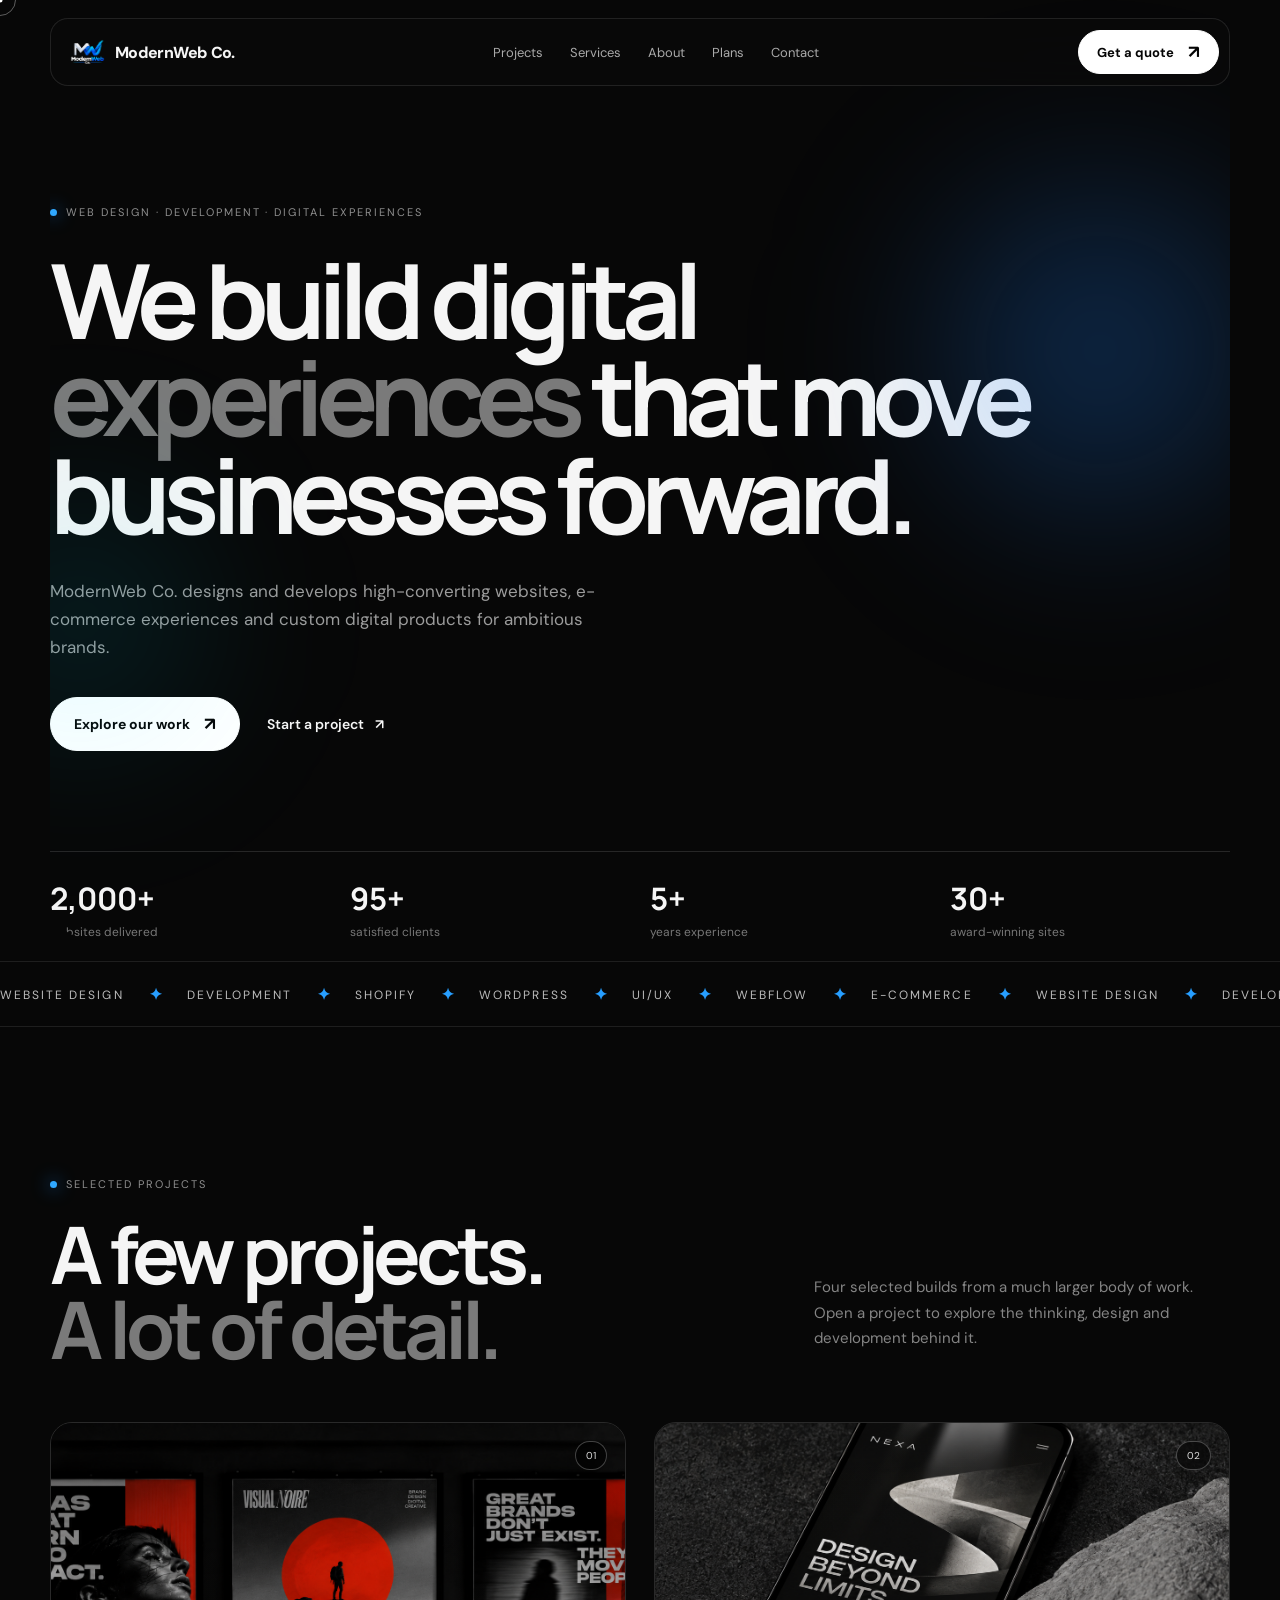
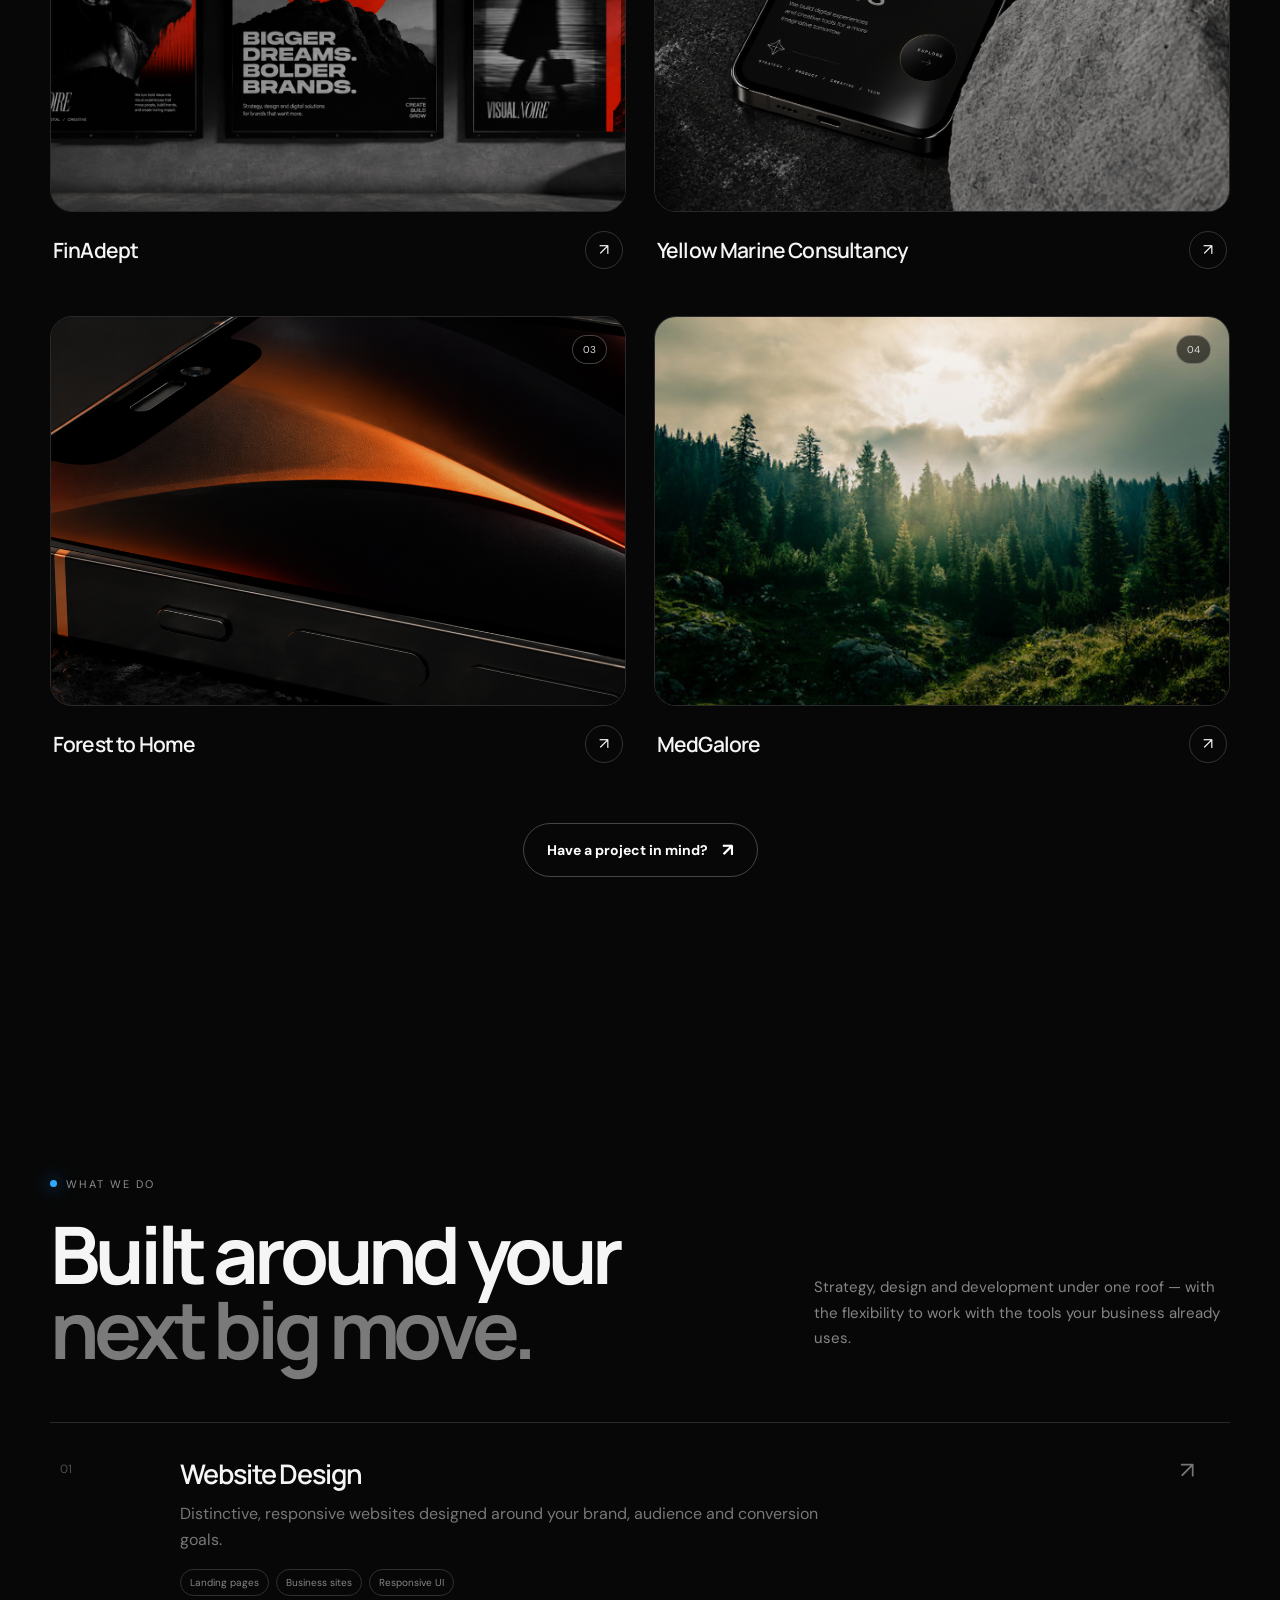
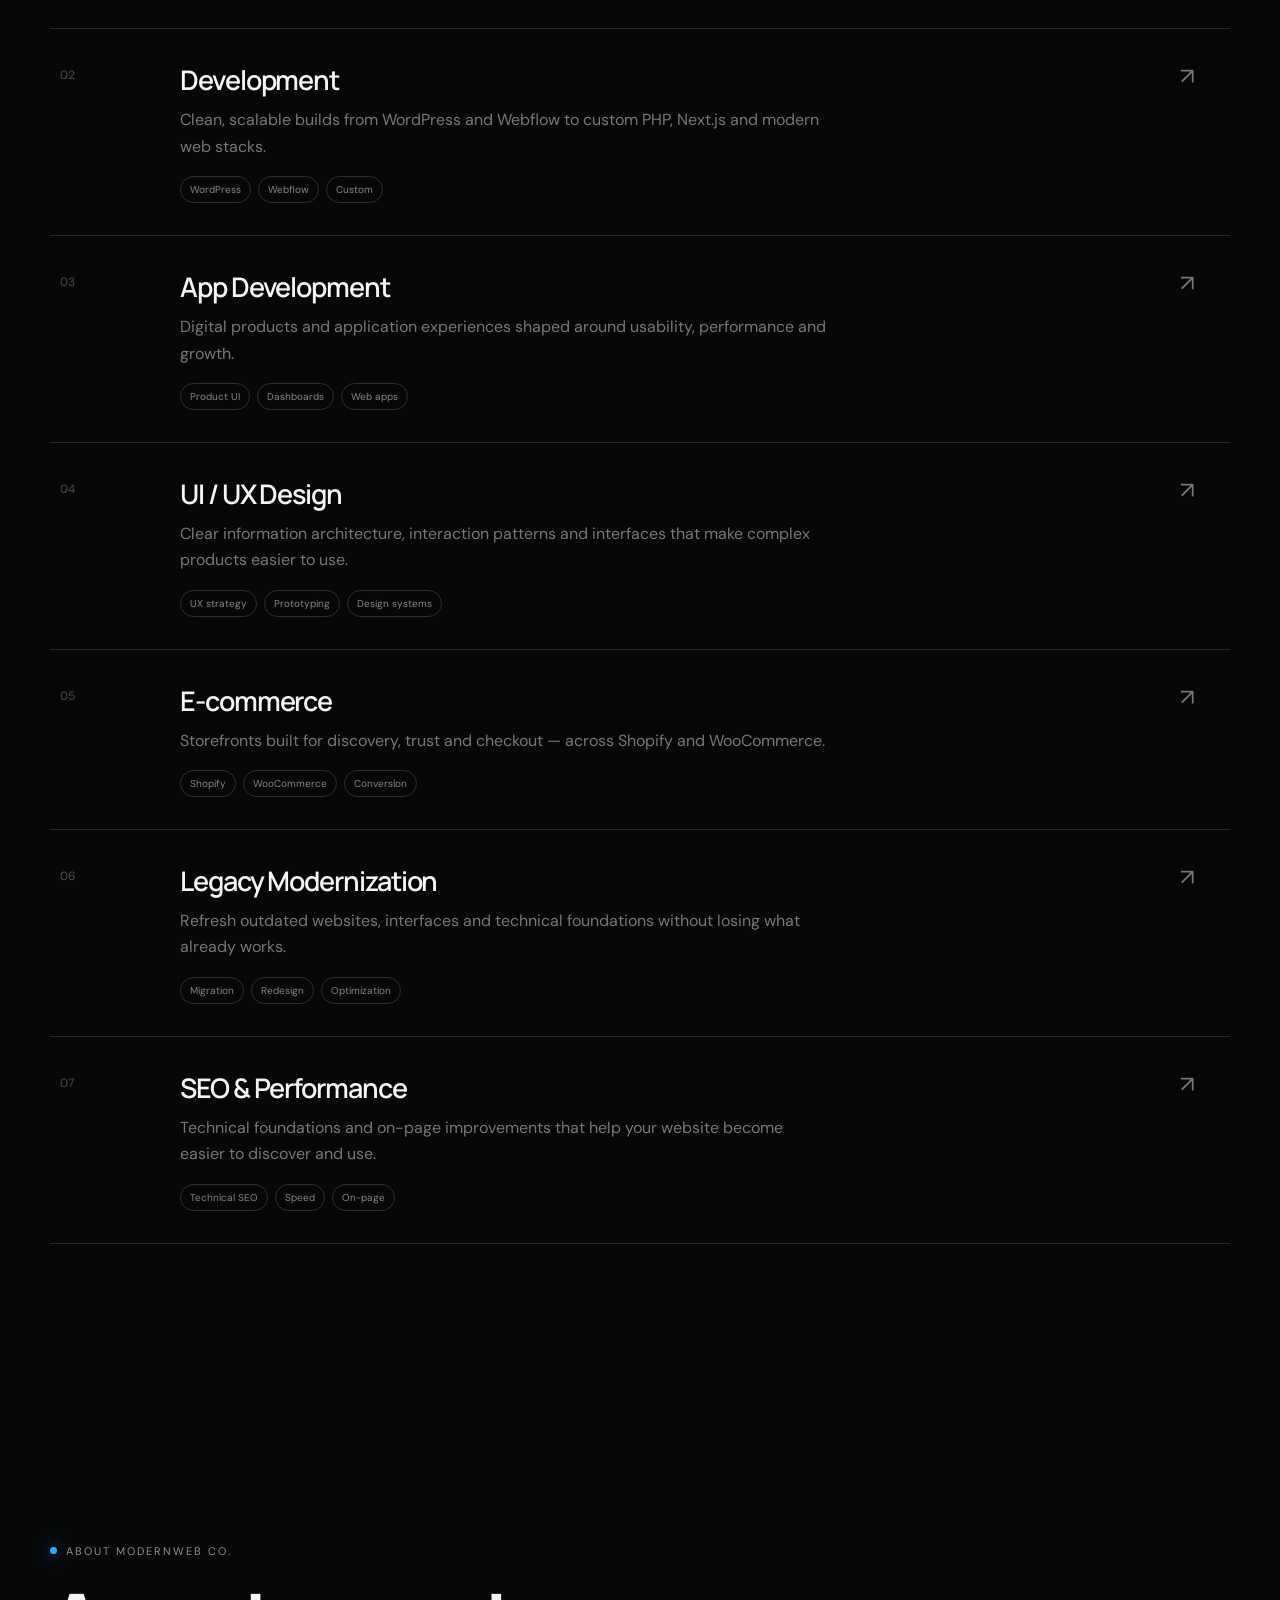
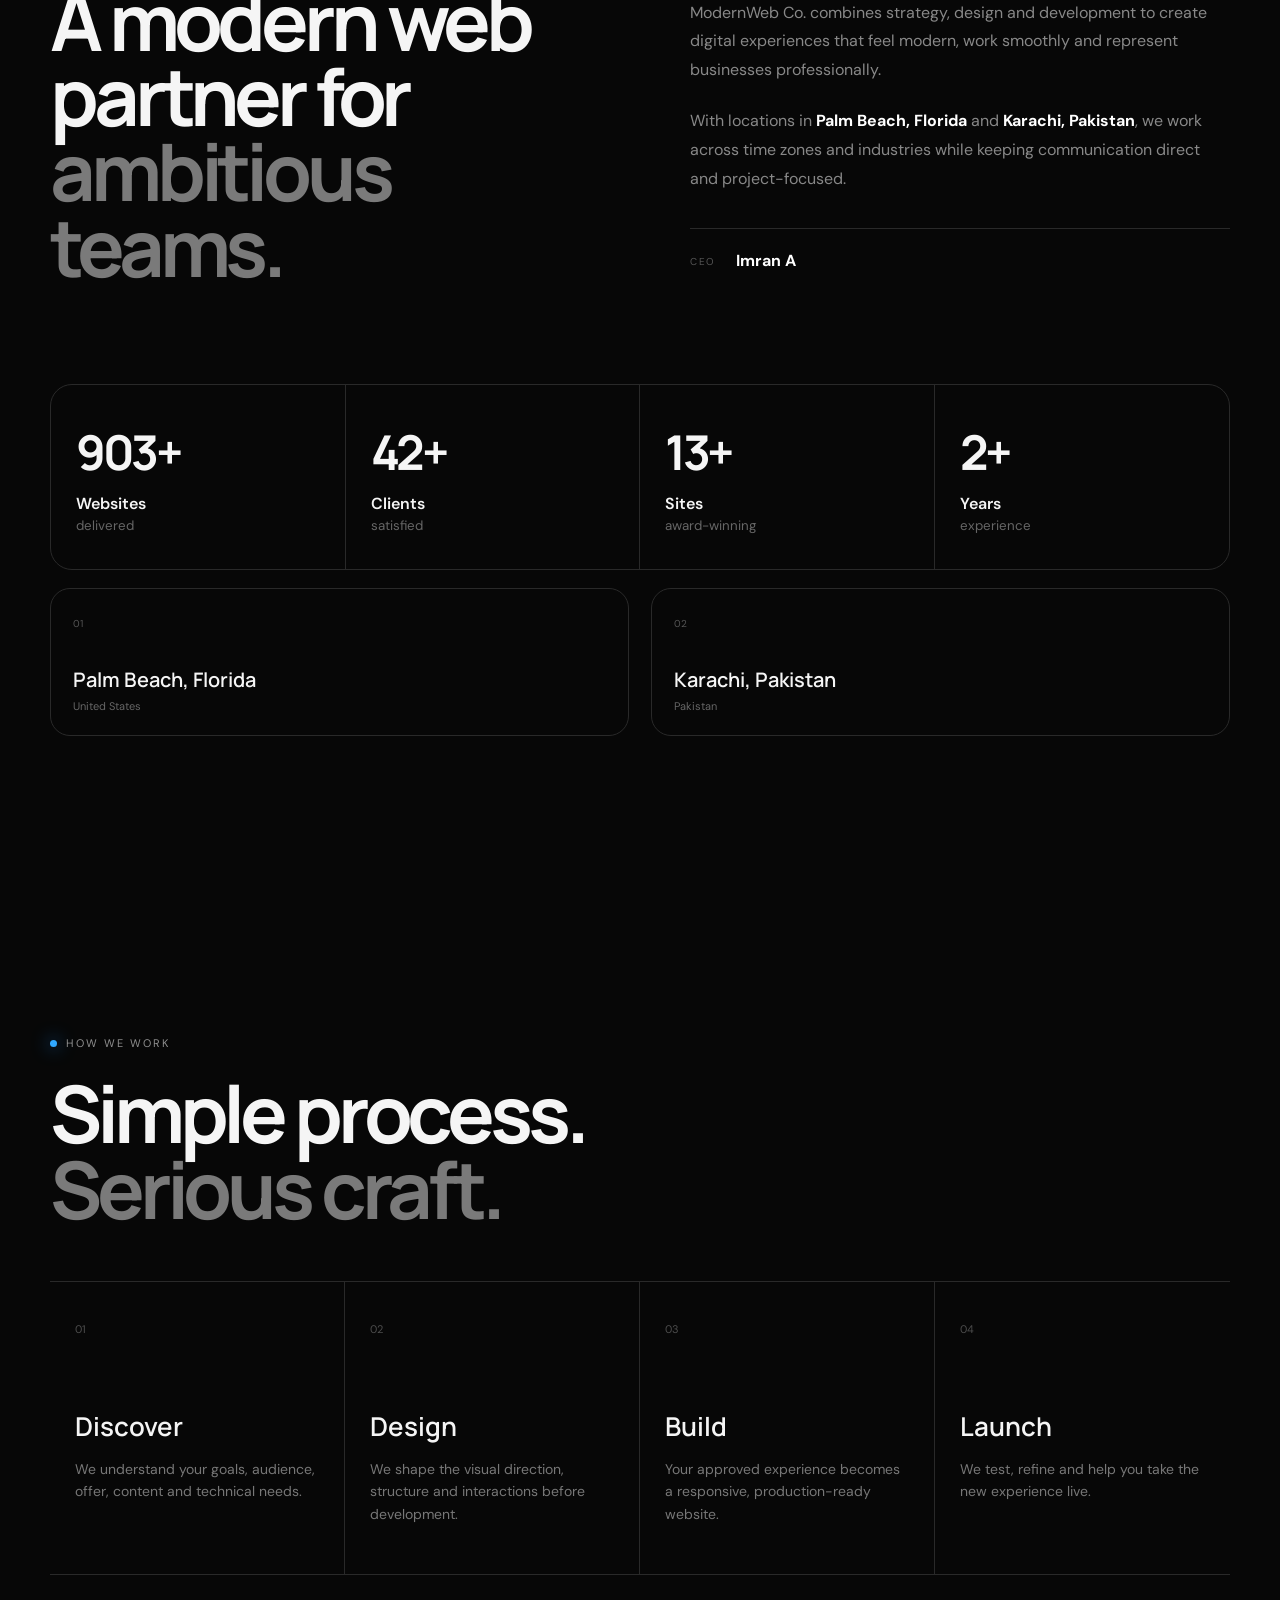
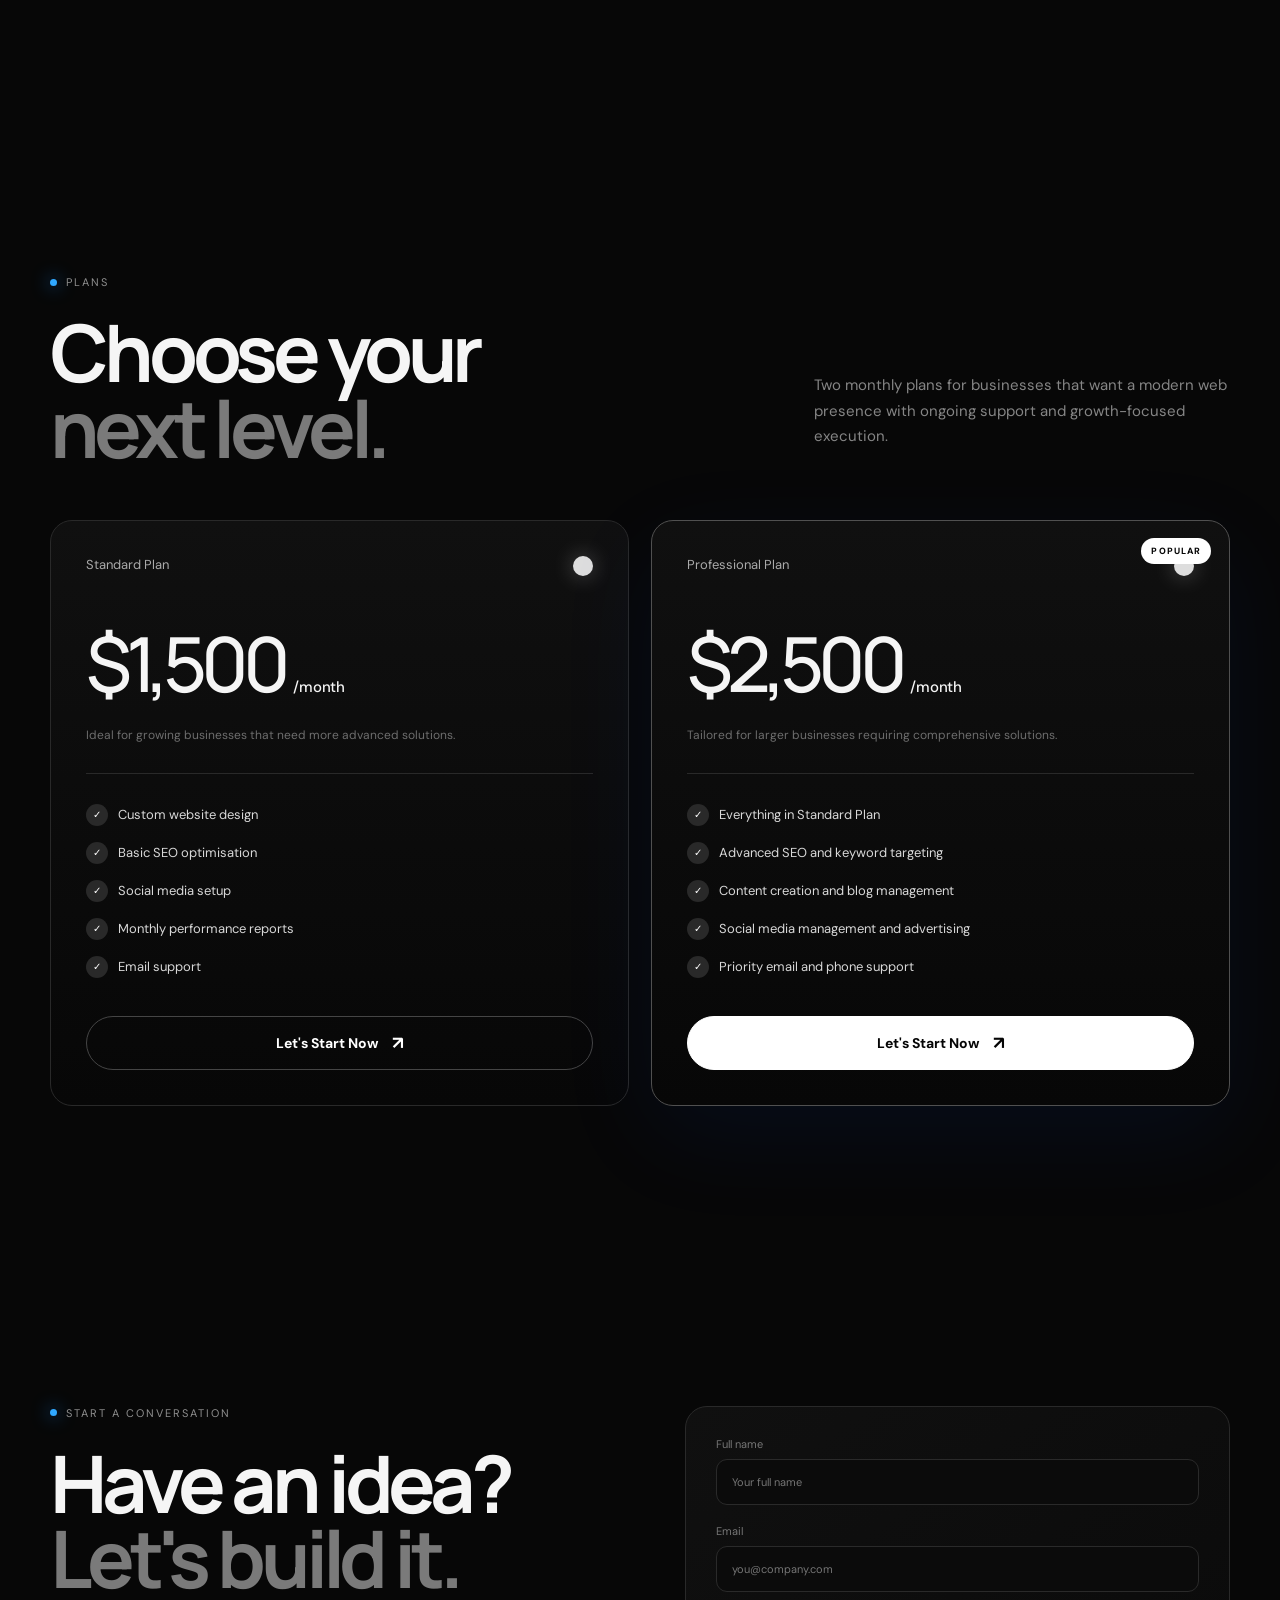
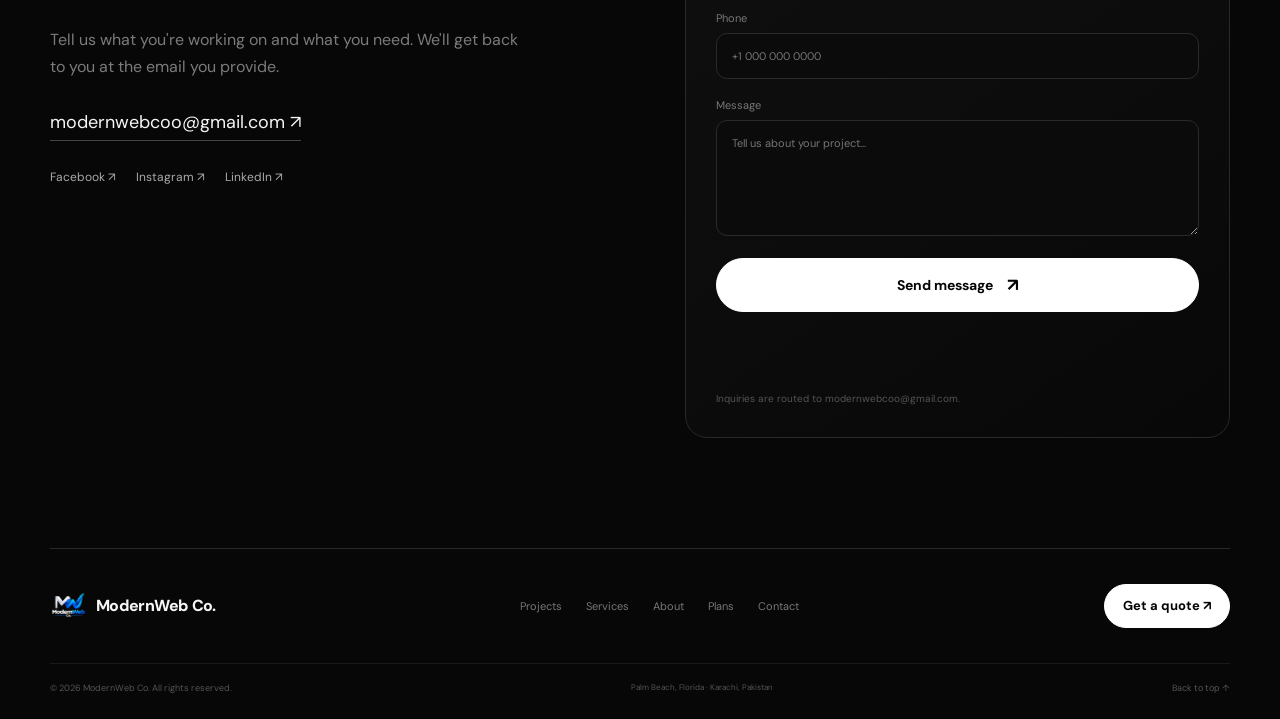
==== commit 1f230196: "Update index.html" ====
--- a/index.html
+++ b/index.html
@@ -225,6 +225,7 @@
   </main>
 
   <footer class="footer">
+    <script src="https://cdn.zanderio.ai/widget/loader.js" data-id="wdg_QRYtNdKVNIOWKC92ZKviTIwR" defer></script>
     <div class="footer-top">
       <a class="brand" href=""><img src="assets/modernweb-logo.png" alt=""> <span>ModernWeb Co.</span></a>
       <div class="footer-nav"><a href="#work">Projects</a><a href="#services">Services</a><a href="#about">About</a><a href="#pricing">Plans</a><a href="#contact">Contact</a></div>
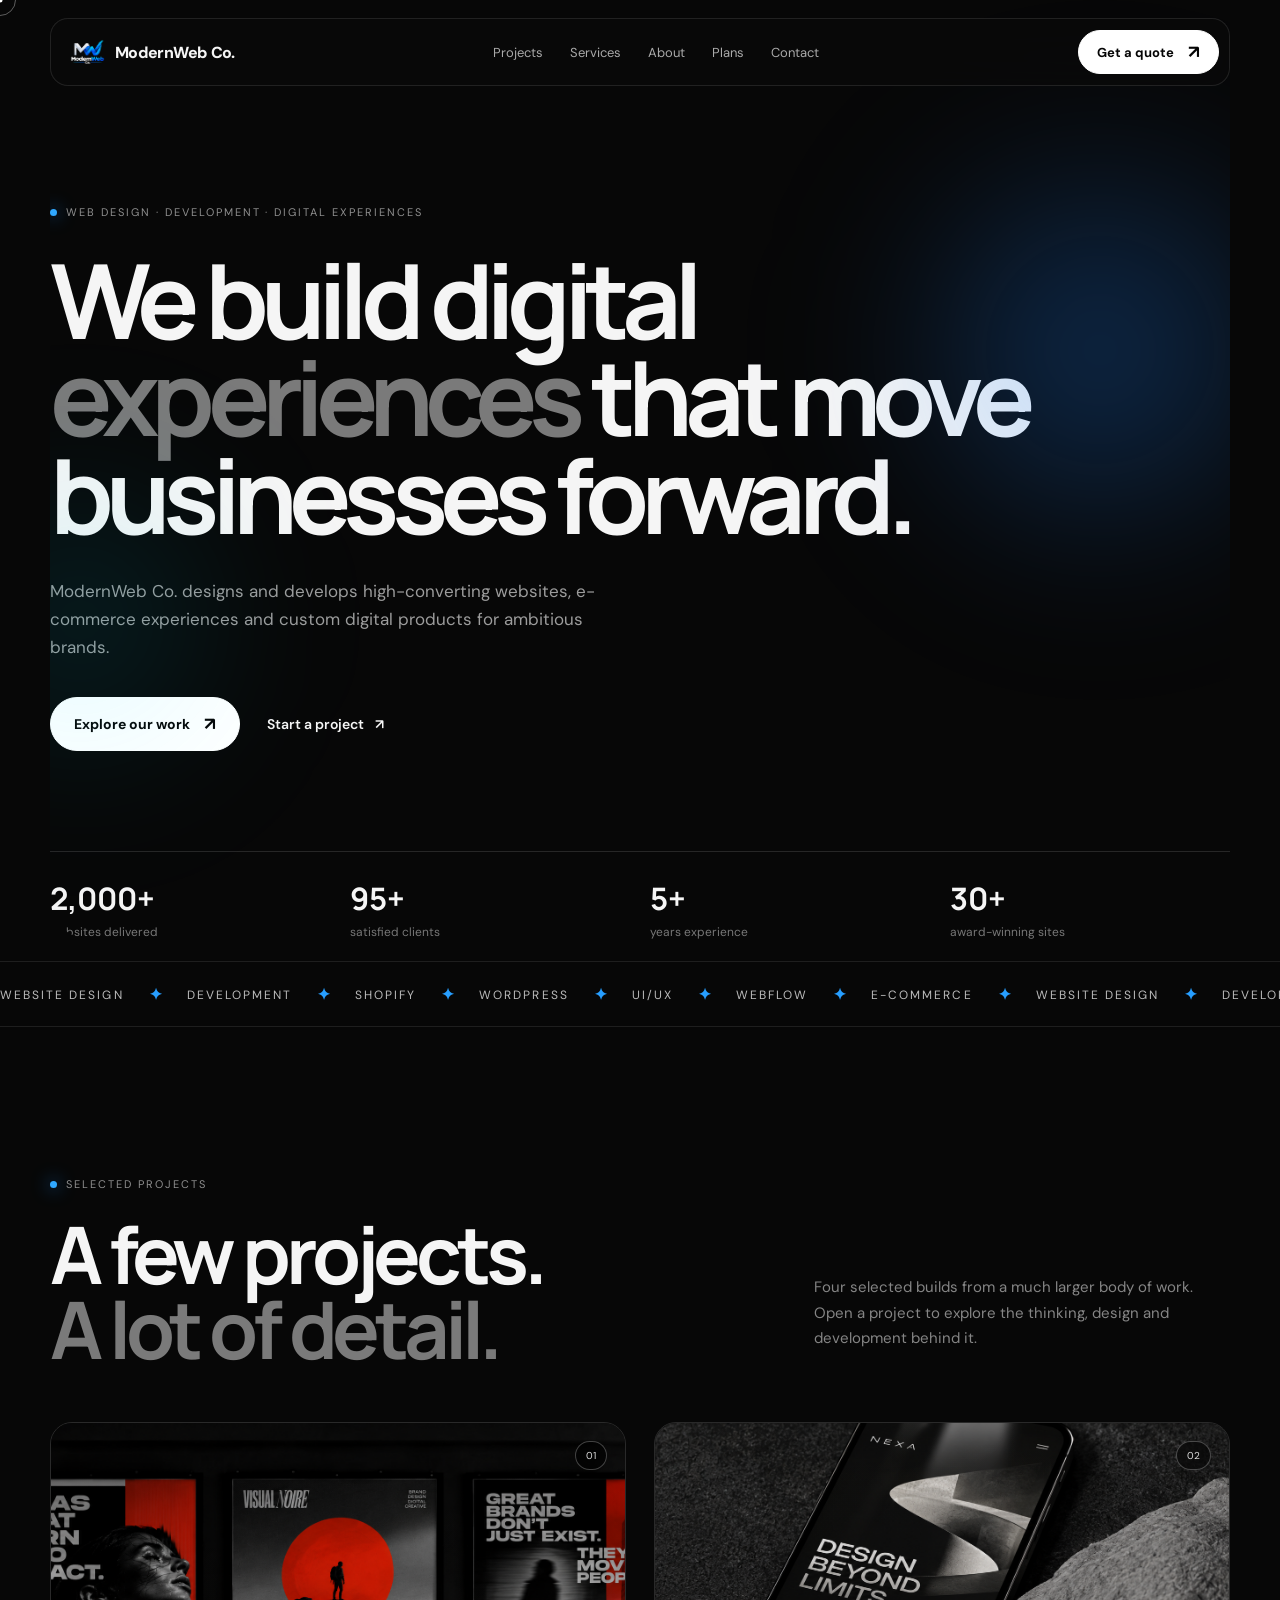
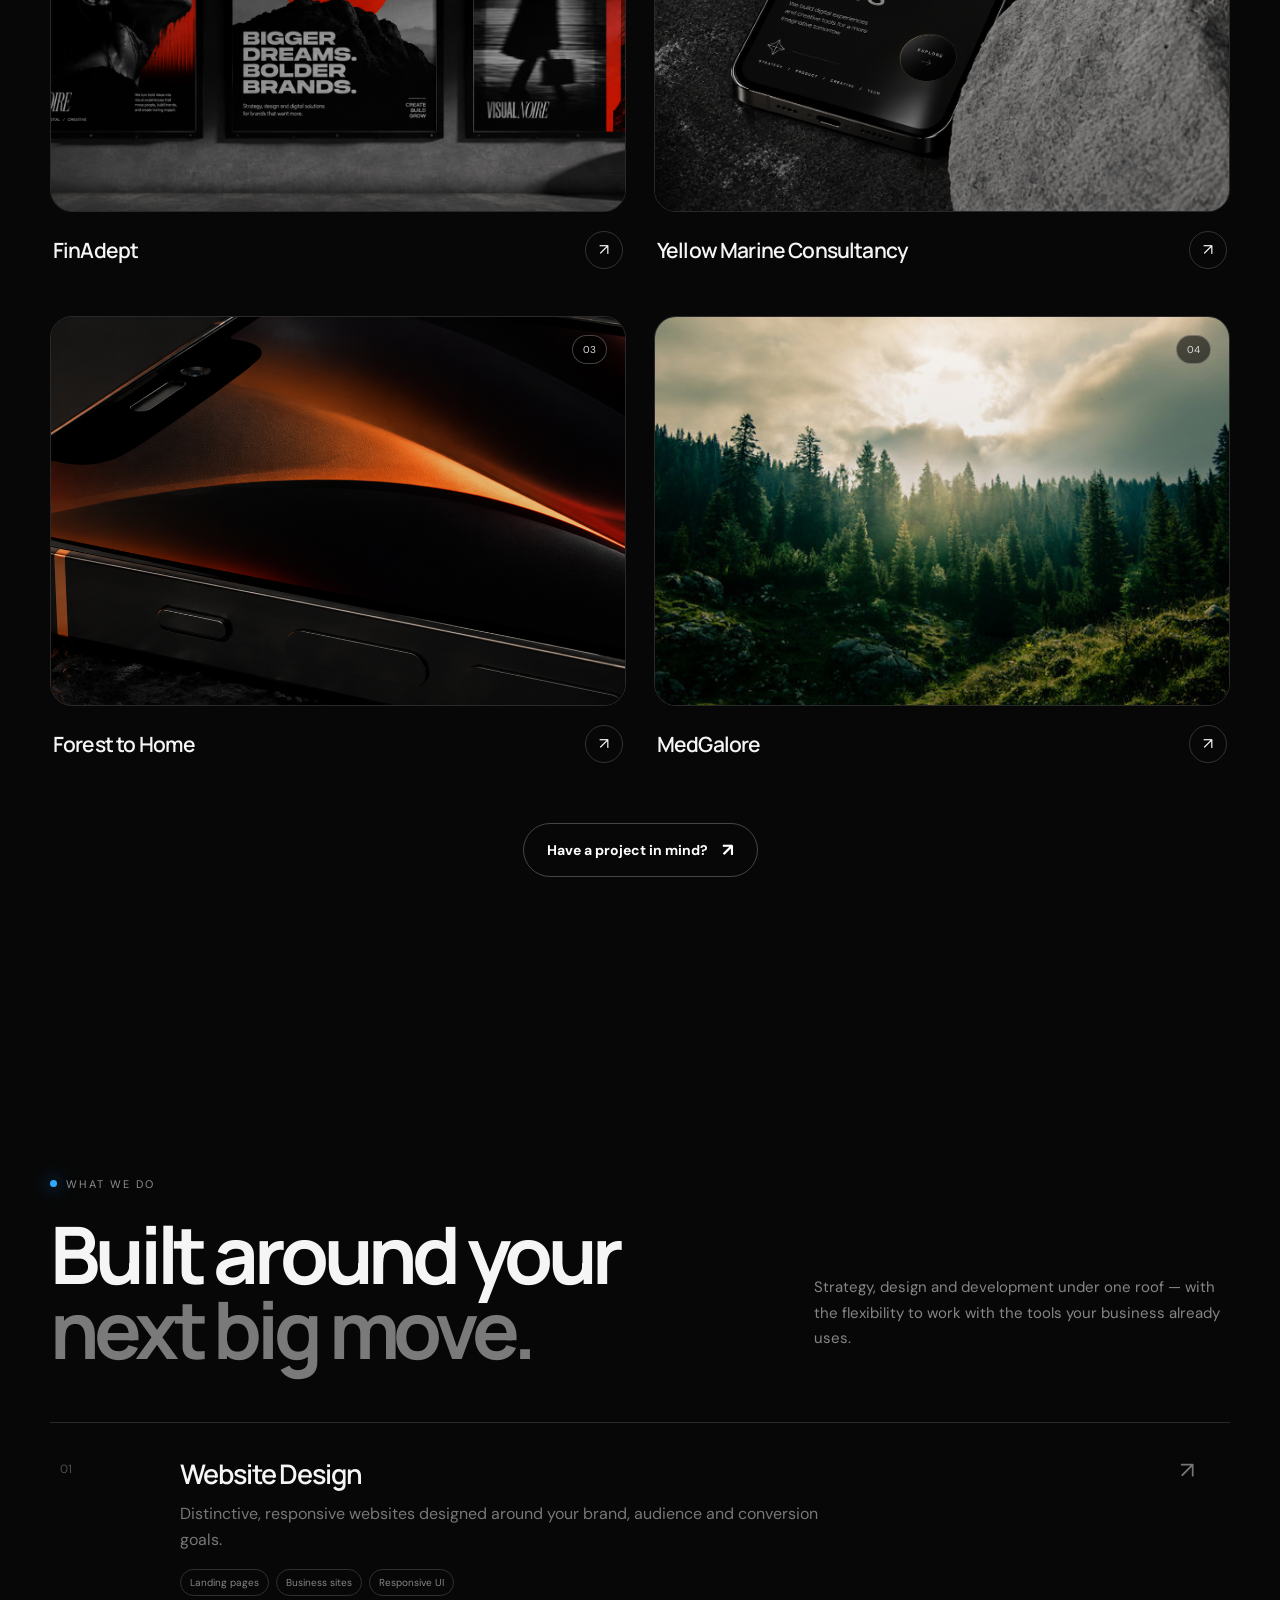
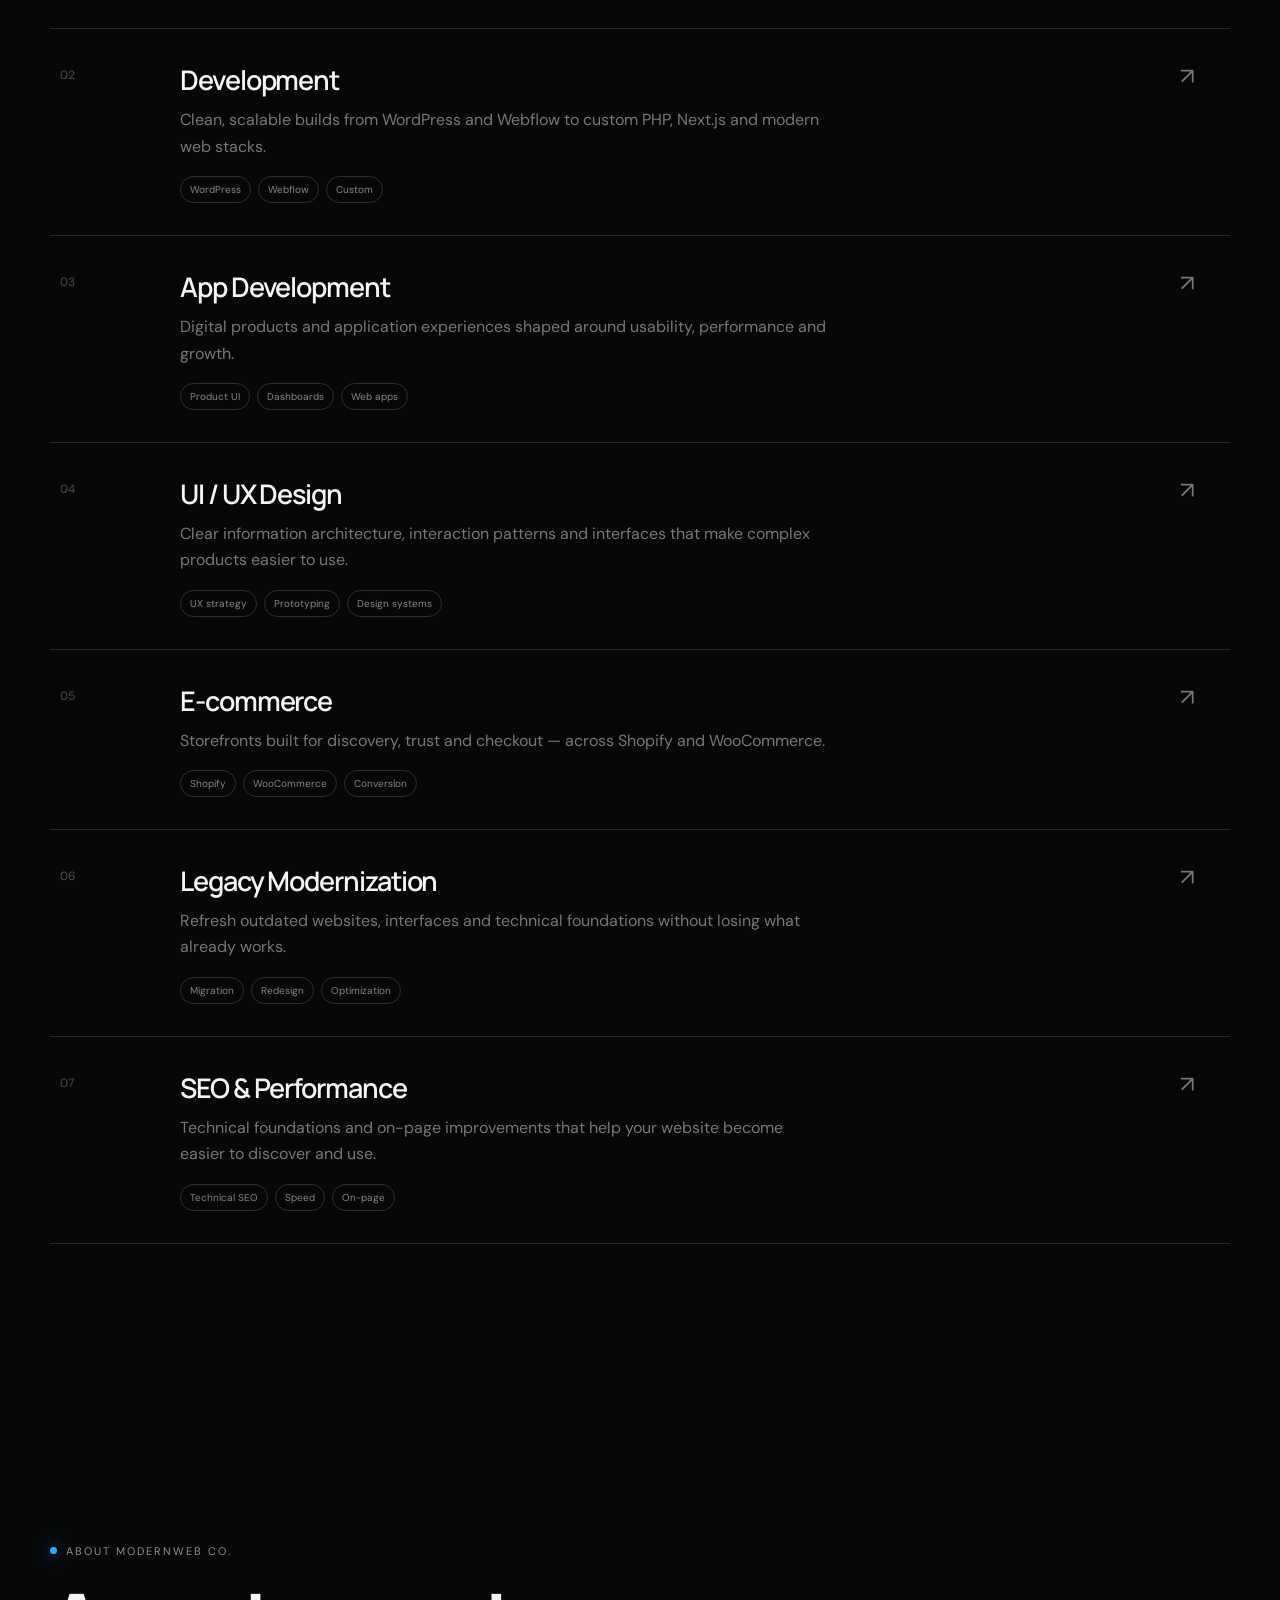
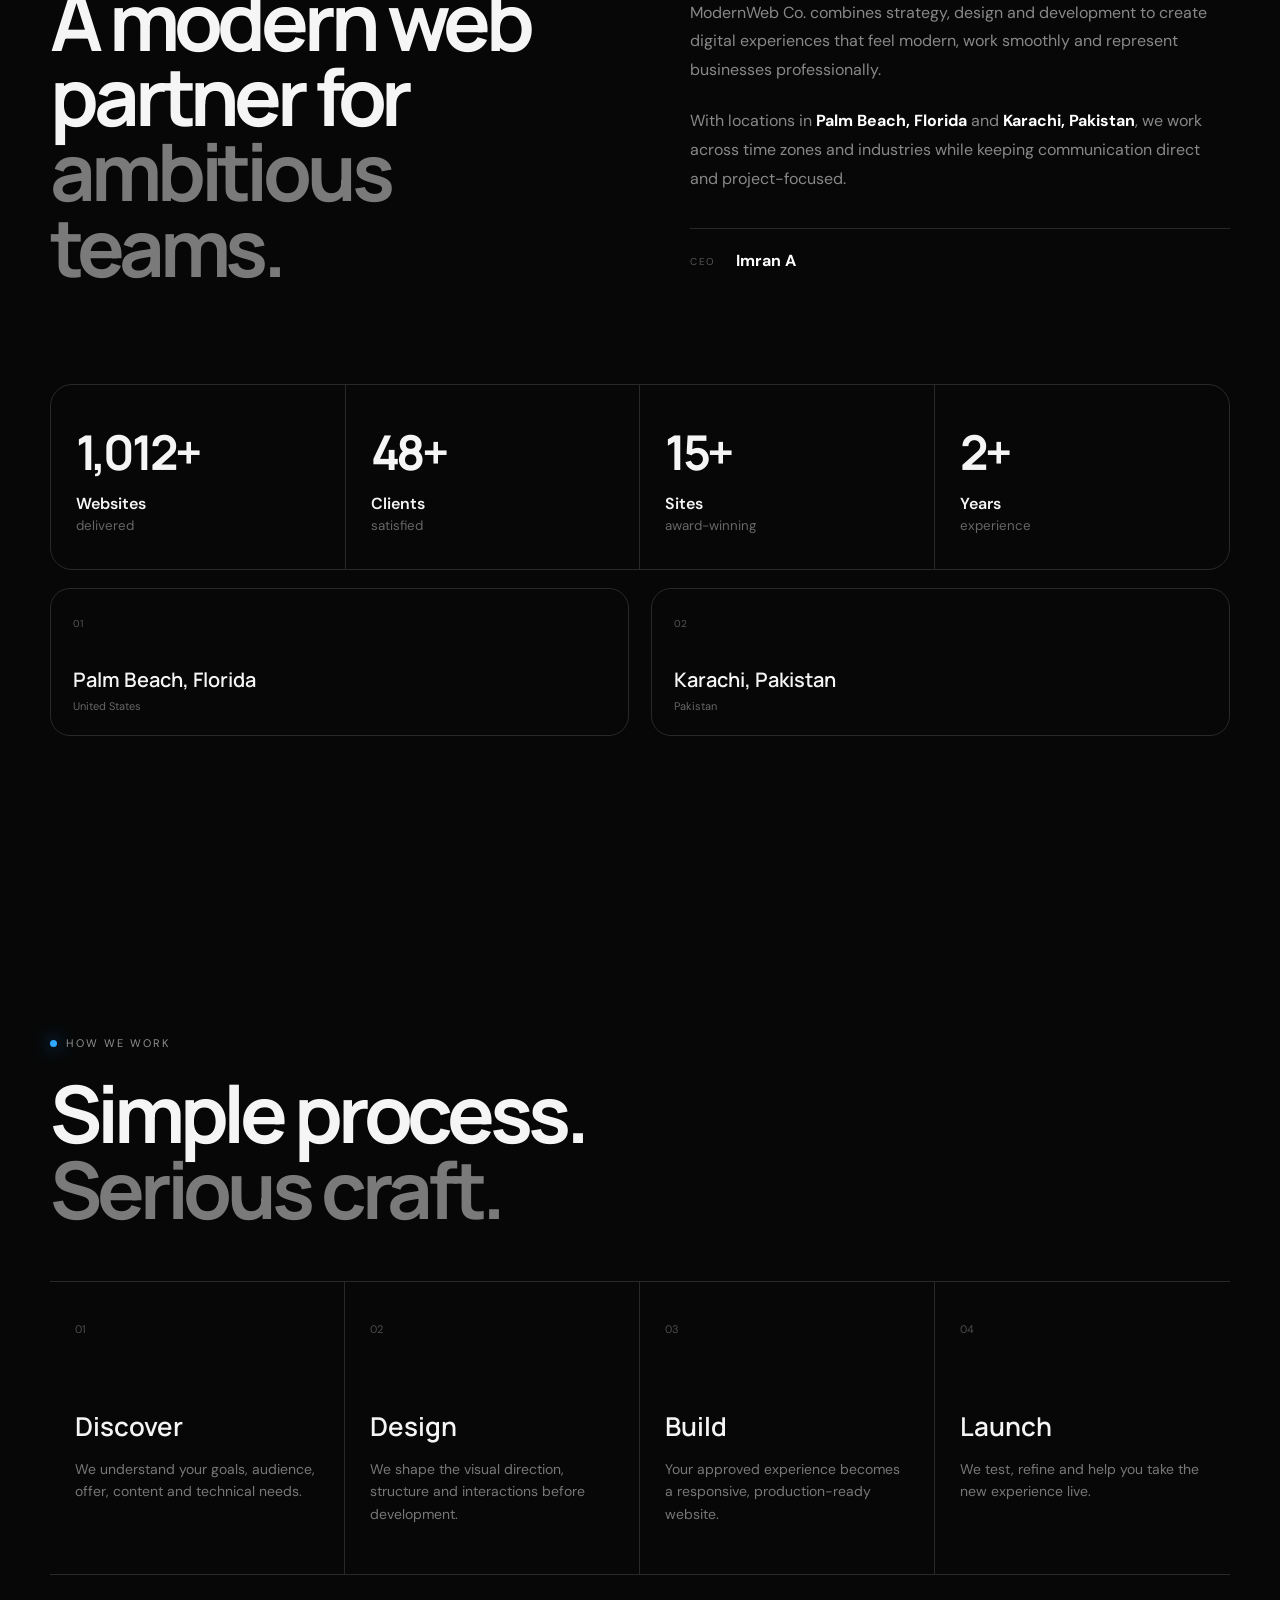
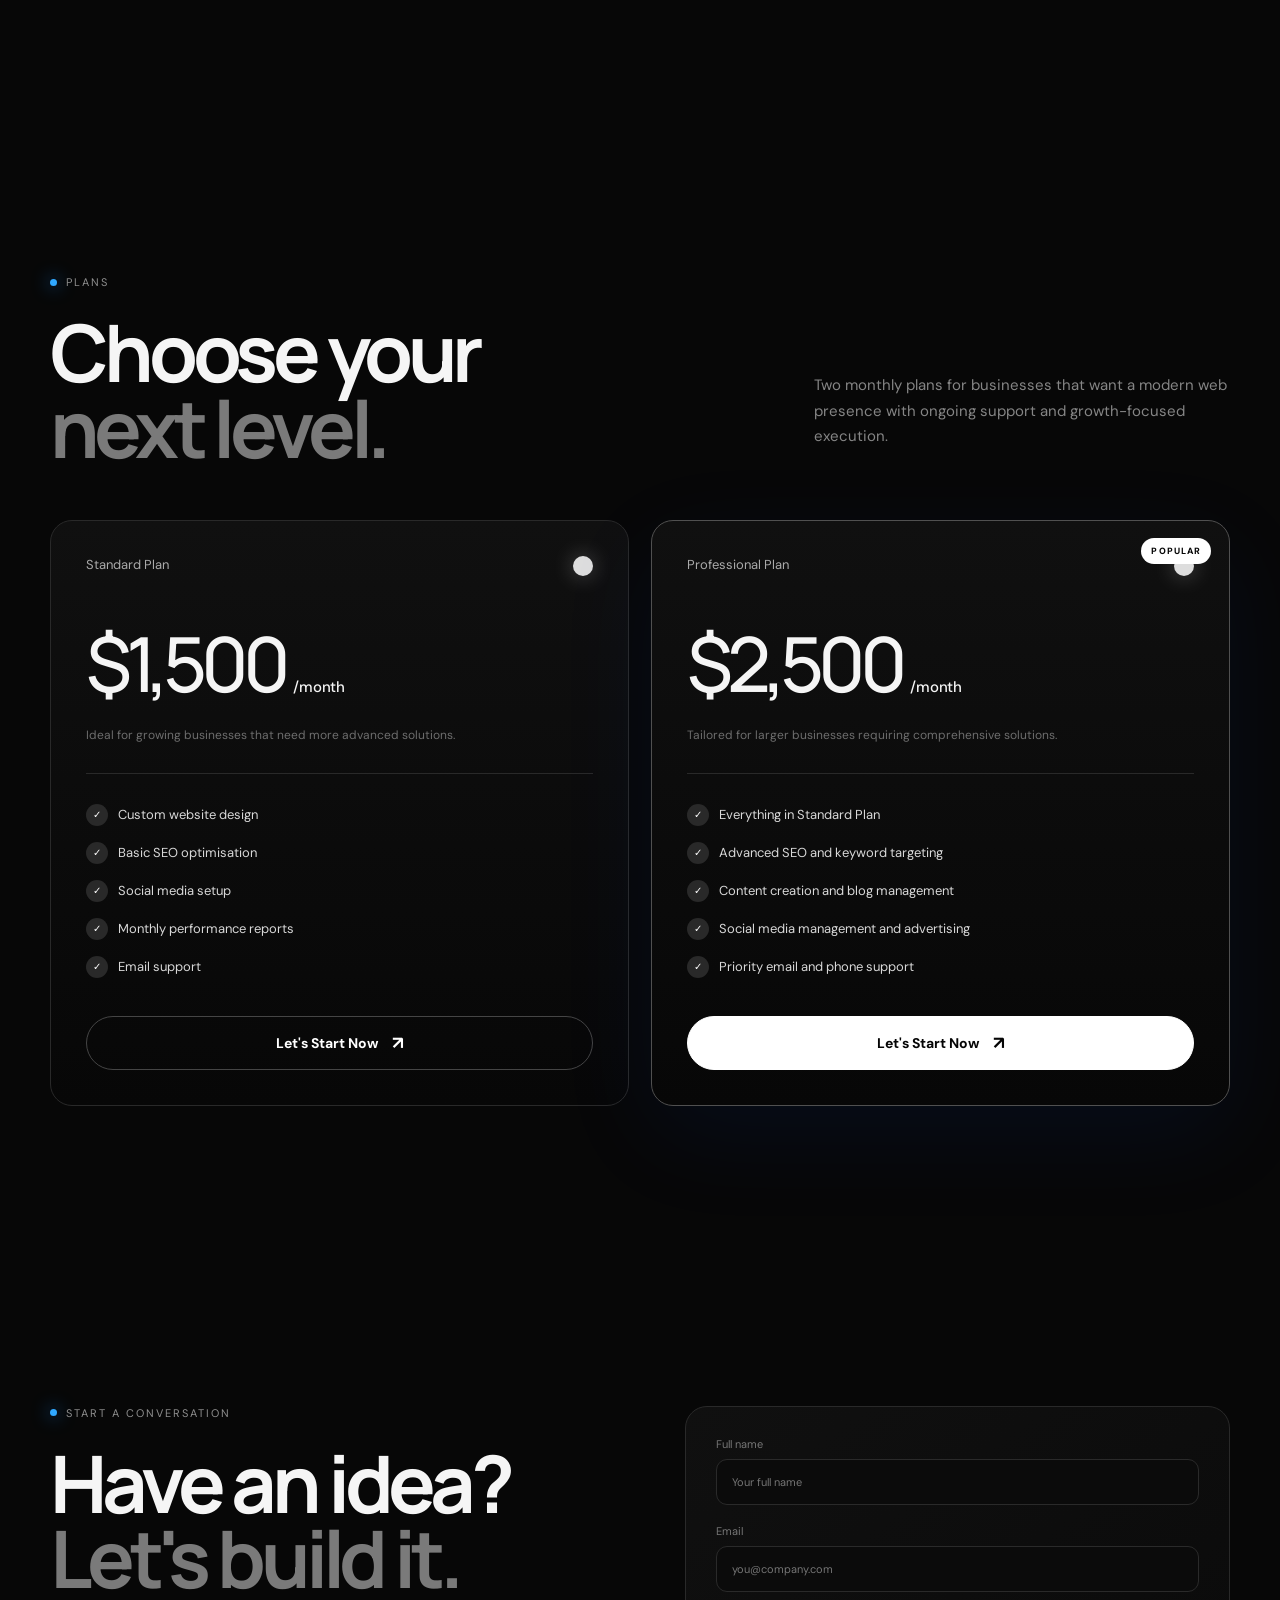
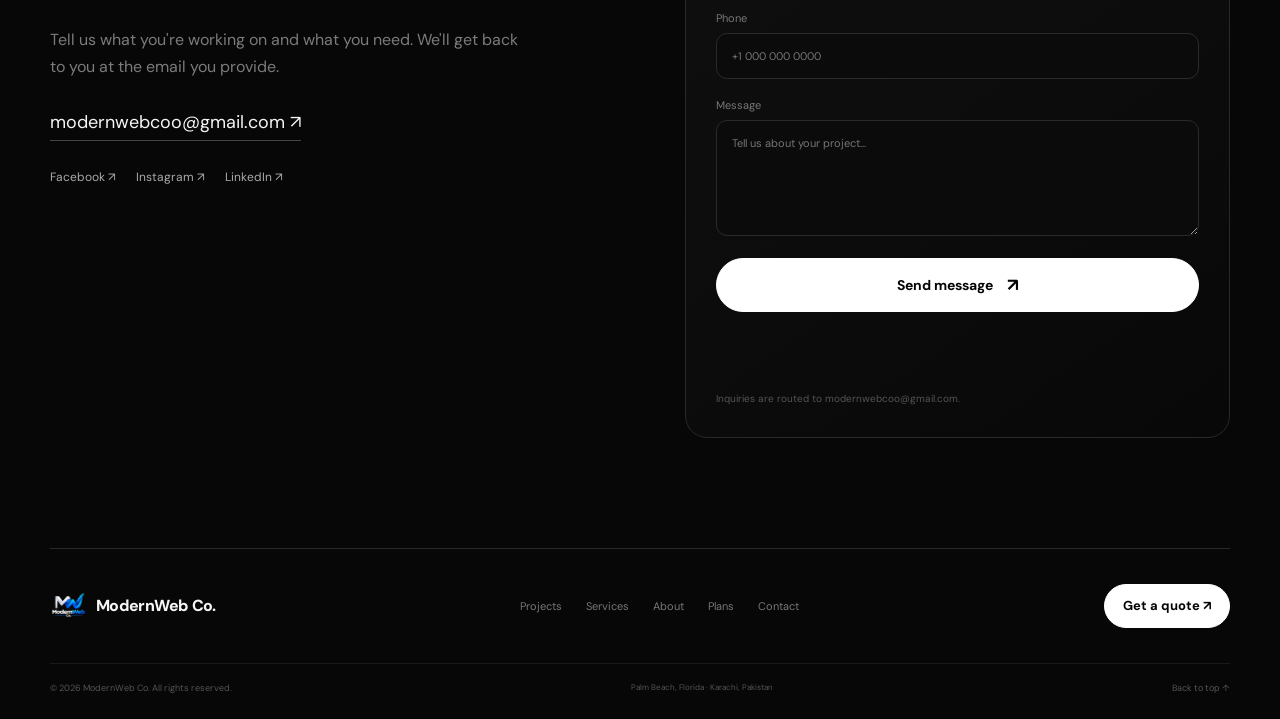
==== commit aebcaee0: "Update index.html" ====
--- a/index.html
+++ b/index.html
@@ -225,7 +225,6 @@
   </main>
 
   <footer class="footer">
-    <script src="https://cdn.zanderio.ai/widget/loader.js" data-id="wdg_QRYtNdKVNIOWKC92ZKviTIwR" defer></script>
     <div class="footer-top">
       <a class="brand" href=""><img src="assets/modernweb-logo.png" alt=""> <span>ModernWeb Co.</span></a>
       <div class="footer-nav"><a href="#work">Projects</a><a href="#services">Services</a><a href="#about">About</a><a href="#pricing">Plans</a><a href="#contact">Contact</a></div>
@@ -239,5 +238,6 @@
   </footer>
 
   <script src="script.js"></script>
+      <script src="https://cdn.zanderio.ai/widget/loader.js" data-id="wdg_QRYtNdKVNIOWKC92ZKviTIwR" defer></script>
 </body>
 </html>
